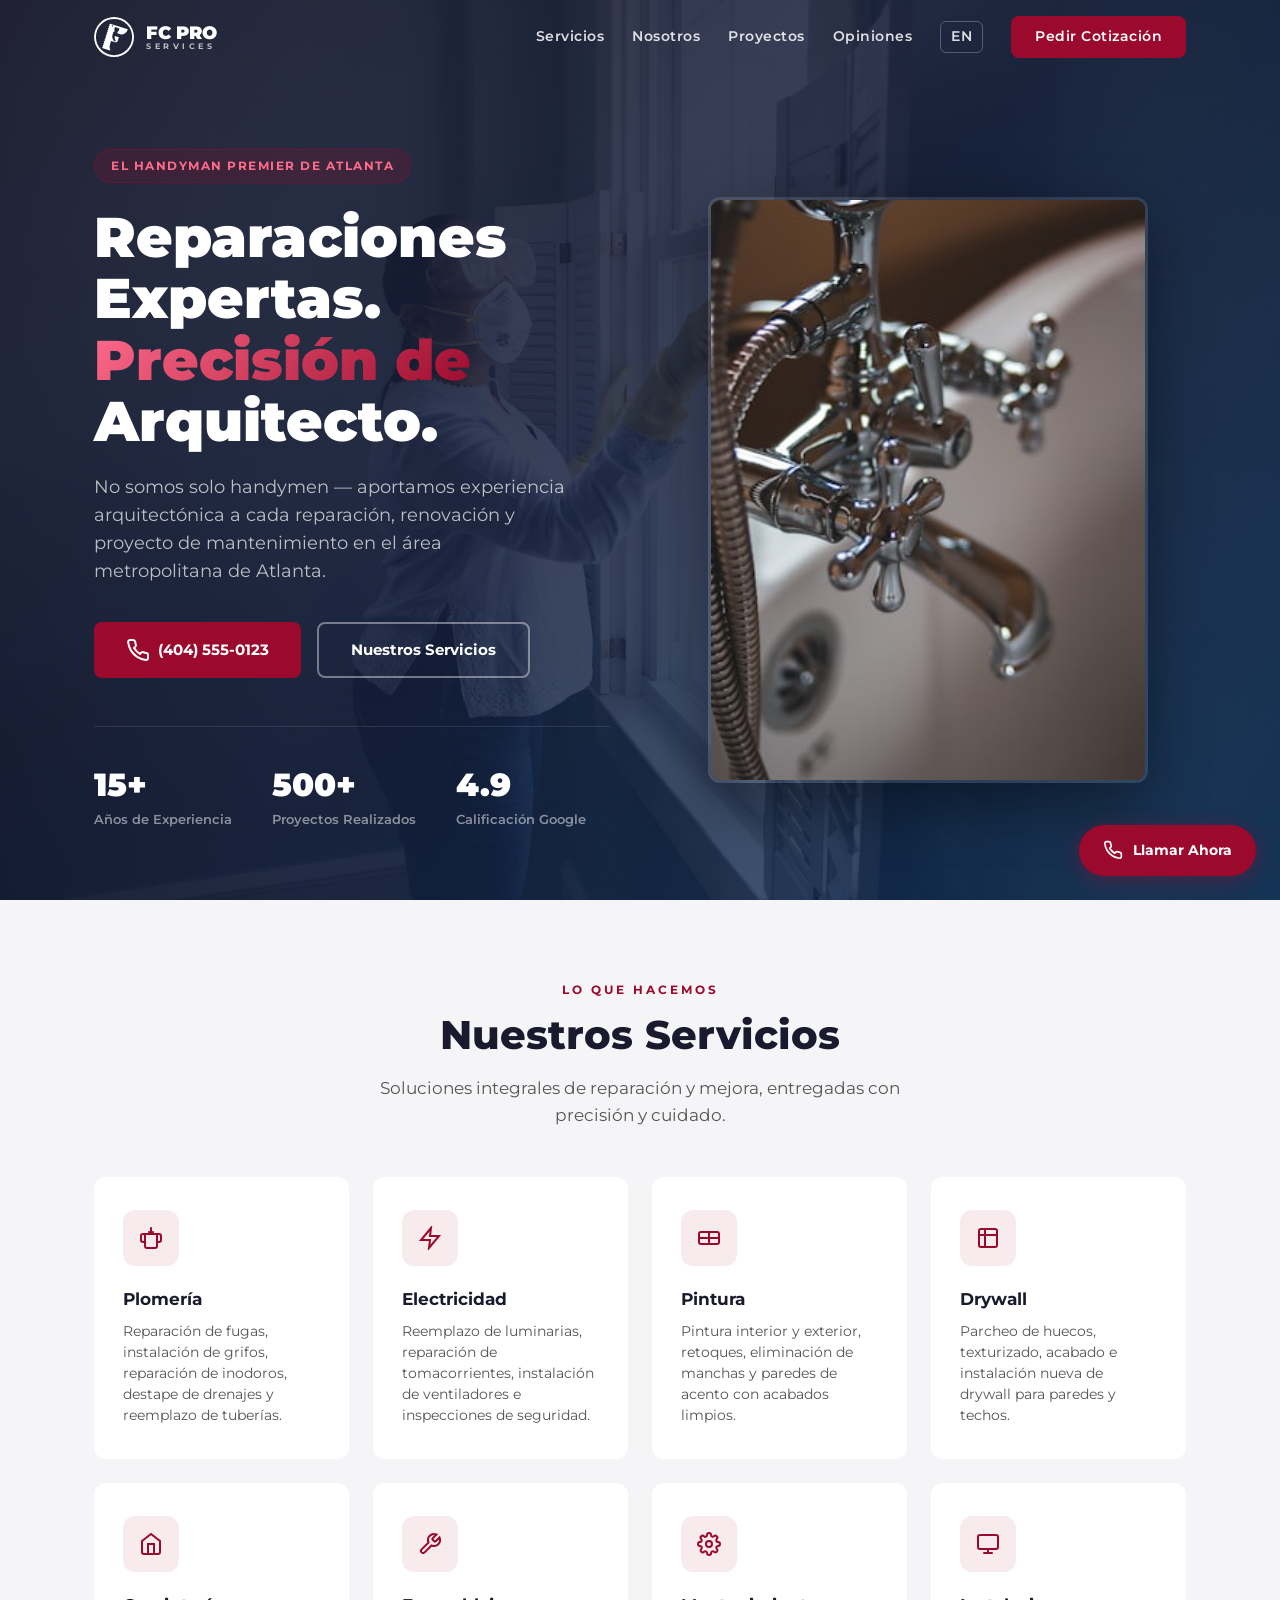
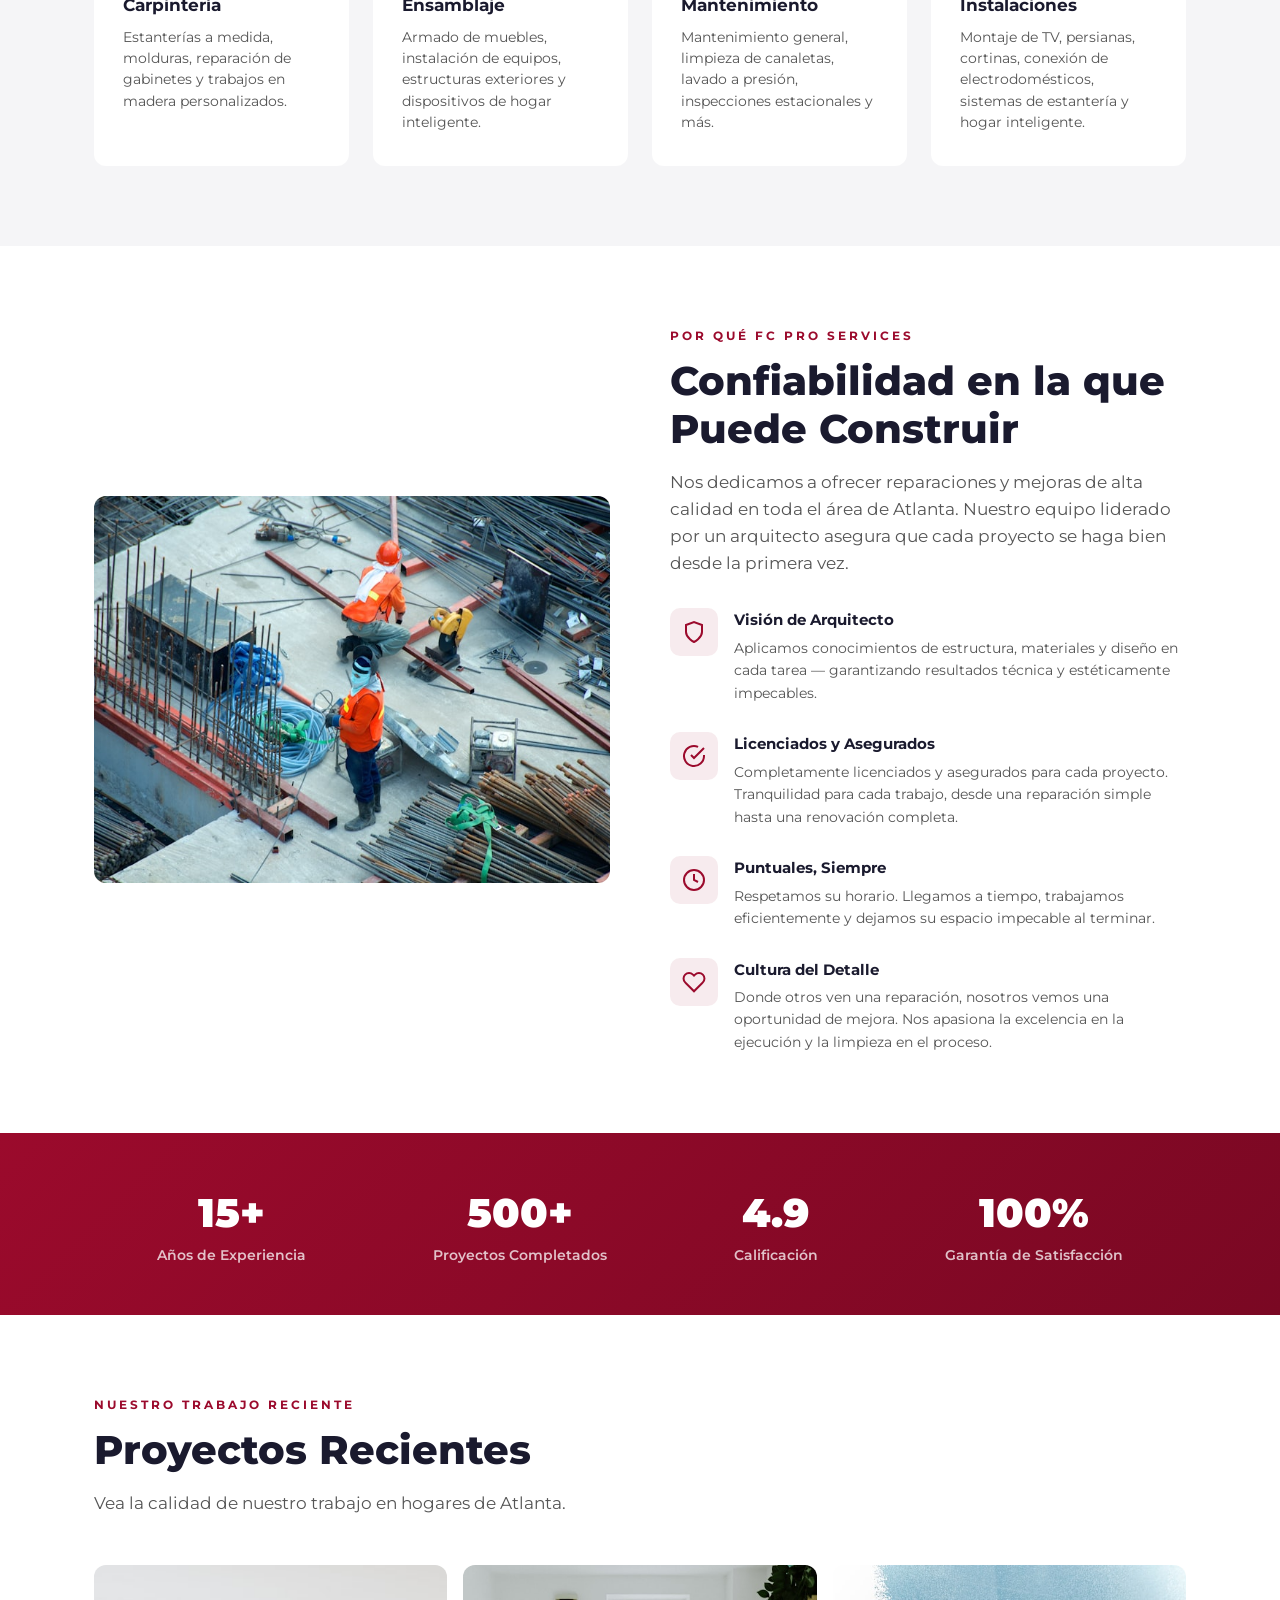
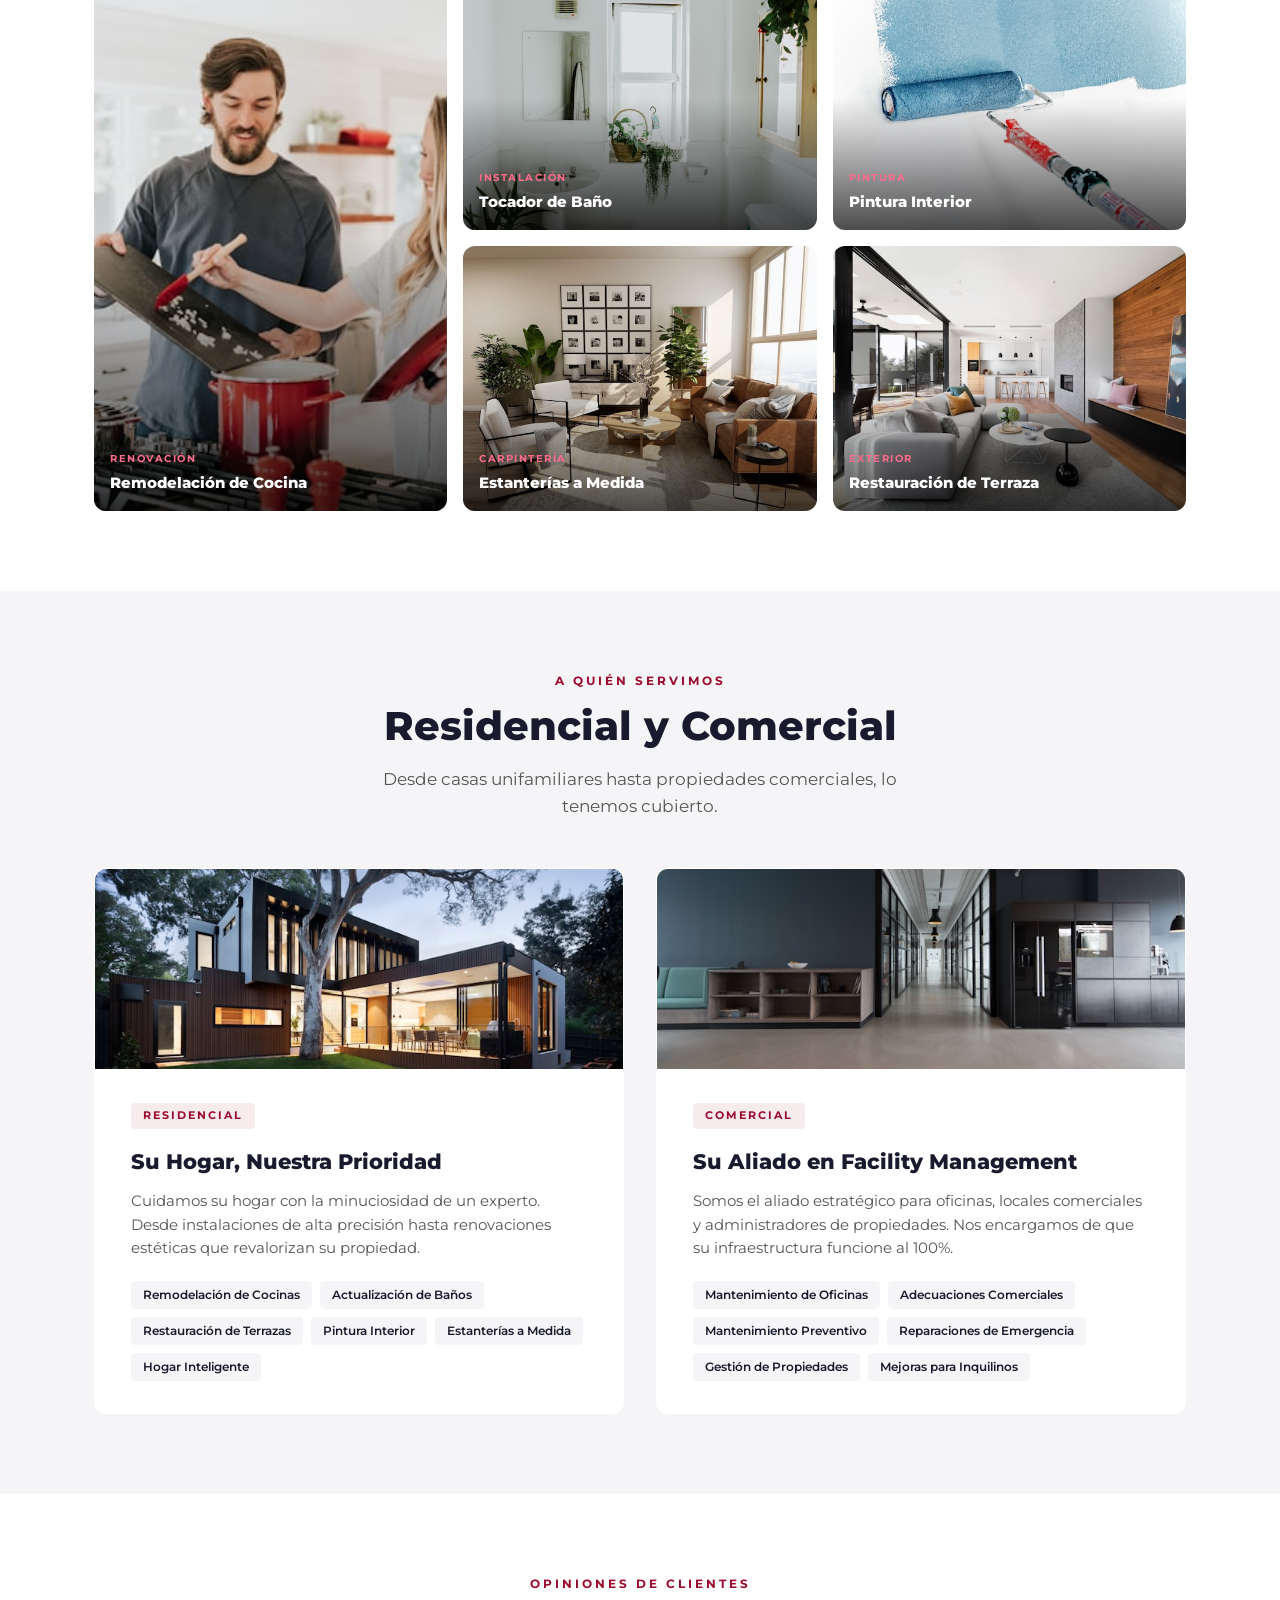
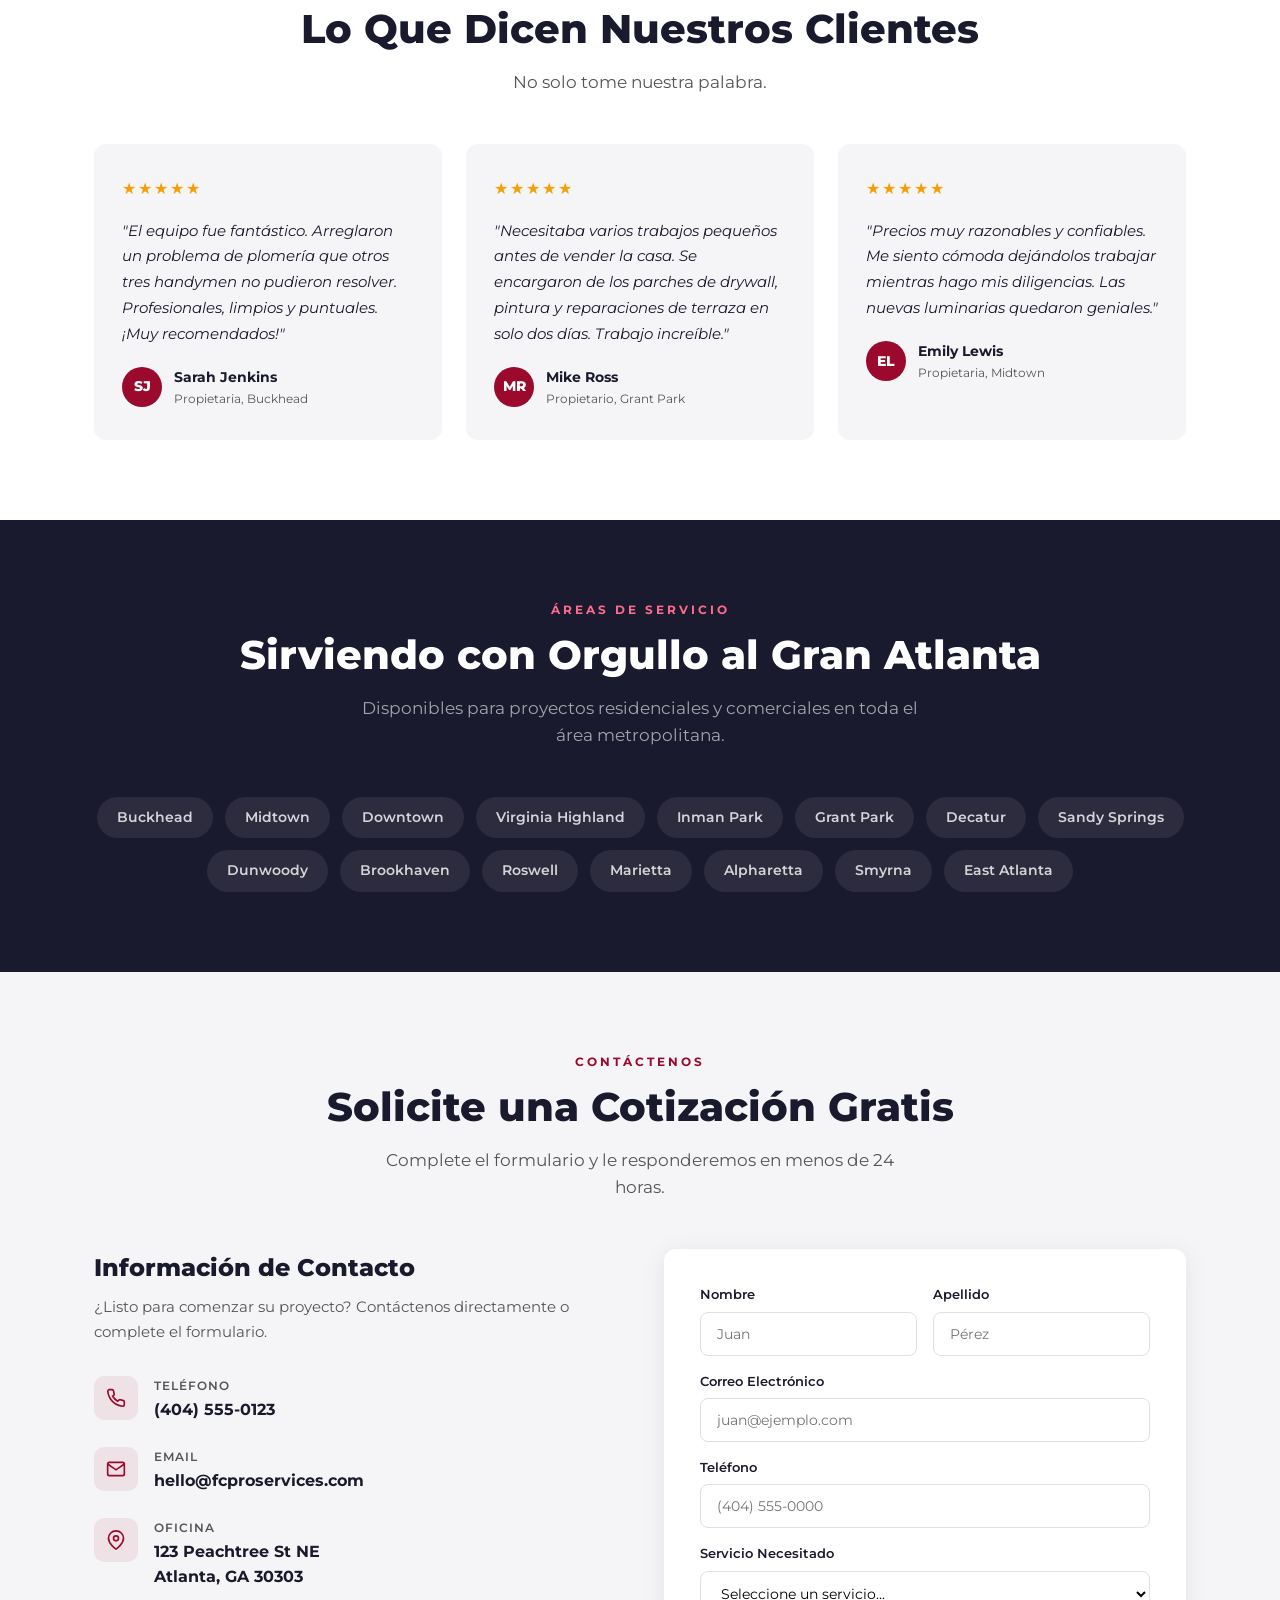
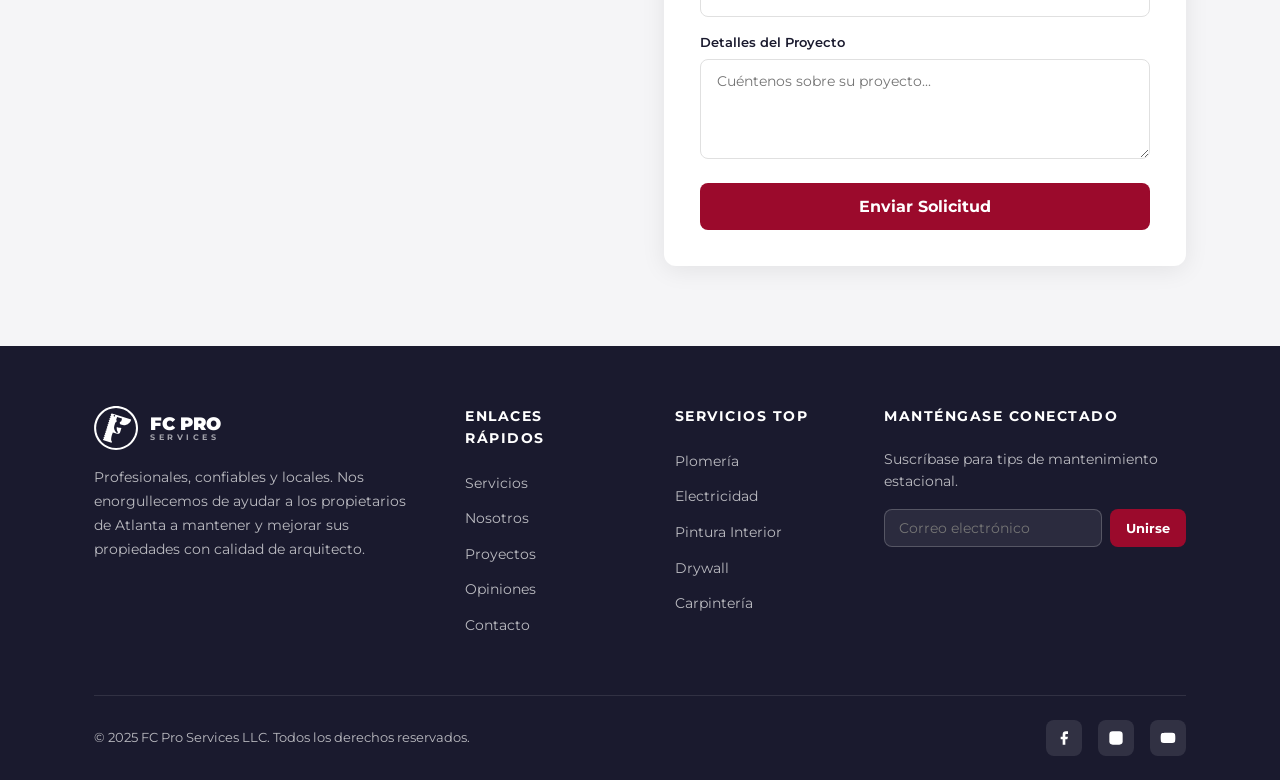
==== es/index.html @ 4e0b6dd6 "Initial commit: FC Pro Services website (EN + ES) Single-page responsive website for handyman/facili" ====
<!DOCTYPE html>
<html lang="es">
<head>
  <meta charset="UTF-8">
  <meta name="viewport" content="width=device-width, initial-scale=1.0">
  <title>FC Pro Services LLC | Servicios Profesionales de Mantenimiento en Atlanta</title>
  <meta name="description" content="FC Pro Services LLC - Handyman profesional, mantenimiento y facility services en Atlanta. Precisión de arquitecto para propiedades residenciales y comerciales.">
  <link rel="preconnect" href="https://fonts.googleapis.com">
  <link rel="preconnect" href="https://fonts.gstatic.com" crossorigin>
  <link href="https://fonts.googleapis.com/css2?family=Montserrat:wght@400;600;700;800;900&display=swap" rel="stylesheet">
  <link rel="stylesheet" href="../assets/css/styles.css">
</head>
<body>

<!-- NAV -->
<nav class="nav" id="nav">
  <div class="container">
    <a href="#" class="nav-logo">
      <svg viewBox="100 100 370 370">
        <path class="logo-mark" d="M285.4,117.8c44.8,0,86.8,17.4,118.5,49.1,31.7,31.6,49.1,73.7,49.1,118.5s-17.4,86.8-49.1,118.5c-31.7,31.7-73.7,49.1-118.5,49.1s-86.8-17.4-118.5-49.1-49.1-73.7-49.1-118.5,17.4-86.8,49.1-118.5c31.6-31.7,73.7-49.1,118.5-49.1M285.4,100.8c-49.3,0-95.7,19.2-130.5,54.1-34.9,34.9-54.1,81.2-54.1,130.5s19.2,95.7,54.1,130.5c34.9,34.9,81.2,54.1,130.5,54.1s95.7-19.2,130.5-54.1c34.9-34.9,54.1-81.2,54.1-130.5s-19.2-95.7-54.1-130.5c-34.9-34.9-81.2-54.1-130.5-54.1h0Z" stroke-width="0"/>
        <path class="logo-mark" d="M278.6,171.4h0l-27.8-8.7h-.3c-2.8,1.7-5.6,3.4-8.1,5.4-.8.6-1.3,2.3-1,3.2.9,3,2.2,5.8,3.5,9-2.7,1.8-5.3,3.6-8,5.1-1.6,1-2,1.9-1.2,3.6,1.3,2.8,2.4,5.7,3.6,8.7-3.4,2.3-6.7,4.5-9.9,6.7,1.5,3.9,2.9,7.4,4.4,10.9-.6.4-1.3.8-1.9,1.3-1.8,1.1-3.7,2.3-5.4,3.6-.9.6-1.7,1.2-2.6,1.8.4.9.7,1.8,1.1,2.7.9,2.7,2.1,5.4,3.3,8.3-1.9,1.2-3.7,2.5-5.5,3.7-.8.5-1.6,1-2.4,1.5-.5.3-.8.5-1.1.8-.3.2-.6.4-.9.6.1.3.2.6.4.9,0,.4.2.8.4,1.3,1,2.1,1.8,4.2,2.7,6.4,0,.2.1.3.2.5.3.8-.2,2.5-.9,3-.2.1-.3.2-.5.4-1.6,1.1-3.2,2.2-4.8,3.2-1,.6-1.9,1.2-2.9,1.8h0c1.4,3.5,2.7,6.7,4,10,0,.6,0,1.1-.5,1.6-1,.6-1.9,1.3-2.9,1.9-2.1,1.3-4.1,2.7-6.1,4.1h0c.3.7.5,1.3.8,2,.4,1.2.9,2.4,1.4,3.5.5,1.3,1.1,2.7,1.6,4.1,0,.9-.2,1.6-.8,2.3-1.1.7-2.2,1.5-3.3,2.2-1.8,1-3.4,2.2-5.2,3.4h0c.6,1.5,1.2,2.8,1.7,4.2.5,1.2.9,2.3,1.4,3.5.2.5.3.9.5,1.4.3.8-.2,2.5-.9,3-.4.3-.8.6-1.2.9-1.3.9-2.5,1.7-3.8,2.5-1.1.7-2.1,1.4-3.2,2.1.5,1.3,1,2.5,1.5,3.7.4.9.7,1.9,1.1,2.7.3.7.6,1.5.9,2.2.3.6.4,1.1.5,1.6,0,.8-.5,1.5-1.2,2-.1,0-.3.2-.4.3-1.6.9-3.2,1.9-4.7,3-1,.7-2,1.3-3.1,2h0c1,2.4,1.6,4.7,2.7,6.7.1.3.2.6.4.8.2.4.4.8.5,1.2.4,1.6,0,2.8-1.4,3.9-.2.2-.5.3-.8.5-.8.4-1.6.9-2.3,1.4-1.6.9-3,2.1-4.7,3.1.3.7.6,1.4.8,2.2.3.9.7,1.8,1,2.7.8,2.1,1.6,4.1,2.4,6.2-3.5,2.3-6.6,4.4-9.8,6.6,1.1,2.8,1.9,5.5,3.2,8s.5,3.7-1.7,5c-2.4,1.4-4.7,3-7.1,4.6,1,2.6,6.1,8.4,6.2,8.6h0l60.1,18.7c4.6,1.4,8.8,1,10.9-5.7-18.9-19.4,7.2-79.1,7.2-79.1l34.9,10.9c11,3.4,22.8-2.7,26.2-13.7l10.6-33.9-12.6-3.9c-2.2.3-4.5.5-6.6,0-6.2-1.6-12.3-3.7-19.1-5.9-.5,4.4-1.2,8.5-1.2,12.6-.2,10.2,2.9,19.5,8.3,28.1.6.9.8,2.4.5,3.5-.7,2.8-1.7,5.6-2.6,8.6-5.4-2.7-9.9-6.1-13.7-10.3-13.6-15-17.9-32.4-12.4-51.9,2.4-8.4,5.2-16.6,7.7-24.9.4-1.3.9-2.1,2.5-2.5,9.7-2.4,13-13.1,6.6-20.7-.6-.7-1-2-.8-2.9,2.1-7.2,4.4-14.3,6.7-21.4.1-.4.4-.8.6-1.3,13.7,4.3,27.3,8.6,41.2,12.9-.2,1-.4,1.9-.7,2.7-2,6.4-4,12.8-6,19.2-.5,1.6-1.2,2.5-3,3-7.4,1.9-11.2,9.4-8.7,16.5.8,2.3,2.2,4,4.5,5.1,1.4.7,2.7,1.5,3.9,2.6.5.4.9.9,1.3,1.4l6.2,1.9c33.1,10.3,68.2-8.2,78.5-41.2l1.1-3.6-134-41.8v-.4ZM269.3,188.2c-3.4-1.1-5.3-4.7-4.2-8.1,1.1-3.4,4.7-5.3,8.1-4.2s5.3,4.7,4.2,8.1c-1.1,3.4-4.7,5.3-8.1,4.2Z"/>
      </svg>
      <div class="nav-logo-text">
        <span class="nav-logo-title">FC PRO</span>
        <span class="nav-logo-sub">SERVICES</span>
      </div>
    </a>
    <div class="nav-links" id="navLinks">
      <a href="#services">Servicios</a>
      <a href="#about">Nosotros</a>
      <a href="#projects">Proyectos</a>
      <a href="#testimonials">Opiniones</a>
      <a href="../" class="nav-lang">EN</a>
      <a href="#contact" class="nav-cta">Pedir Cotizaci&oacute;n</a>
    </div>
    <button class="nav-toggle" id="navToggle" aria-label="Abrir menu">
      <span></span><span></span><span></span>
    </button>
  </div>
</nav>

<!-- HERO -->
<section class="hero" id="home">
  <div class="hero-bg" style="background-image:url('../assets/img/hero-bg.jpg')"></div>
  <div class="container">
    <div class="hero-content">
      <div class="hero-badge">El Handyman Premier de Atlanta</div>
      <h1>Reparaciones Expertas.<br><span>Precisi&oacute;n de</span><br>Arquitecto.</h1>
      <p class="hero-text">No somos solo handymen &mdash; aportamos experiencia arquitect&oacute;nica a cada reparaci&oacute;n, renovaci&oacute;n y proyecto de mantenimiento en el &aacute;rea metropolitana de Atlanta.</p>
      <div class="hero-buttons">
        <a href="tel:+14045550123" class="btn btn-primary">
          <svg class="icon-svg" viewBox="0 0 24 24" fill="none" stroke="currentColor" stroke-width="2"><path d="M22 16.92v3a2 2 0 01-2.18 2 19.79 19.79 0 01-8.63-3.07 19.5 19.5 0 01-6-6 19.79 19.79 0 01-3.07-8.67A2 2 0 014.11 2h3a2 2 0 012 1.72c.127.96.361 1.903.7 2.81a2 2 0 01-.45 2.11L8.09 9.91a16 16 0 006 6l1.27-1.27a2 2 0 012.11-.45c.907.339 1.85.573 2.81.7A2 2 0 0122 16.92z"/></svg>
          (404) 555-0123
        </a>
        <a href="#services" class="btn btn-outline">Nuestros Servicios</a>
      </div>
      <div class="hero-stats">
        <div><div class="hero-stat-number">15+</div><div class="hero-stat-label">A&ntilde;os de Experiencia</div></div>
        <div><div class="hero-stat-number">500+</div><div class="hero-stat-label">Proyectos Realizados</div></div>
        <div><div class="hero-stat-number">4.9</div><div class="hero-stat-label">Calificaci&oacute;n Google</div></div>
      </div>
    </div>
    <div class="hero-visual">
      <img class="hero-photo" src="../assets/img/hero-handyman.jpg" alt="Handyman profesional trabajando" loading="eager">
    </div>
  </div>
</section>

<!-- SERVICIOS -->
<section class="section services" id="services">
  <div class="container">
    <div class="section-header center">
      <div class="section-label">Lo Que Hacemos</div>
      <h2 class="section-title">Nuestros Servicios</h2>
      <p class="section-subtitle">Soluciones integrales de reparaci&oacute;n y mejora, entregadas con precisi&oacute;n y cuidado.</p>
    </div>
    <div class="services-grid">
      <div class="service-card">
        <div class="service-icon"><svg class="icon-svg" viewBox="0 0 24 24" fill="none" stroke="#9b0a2c" stroke-width="2" stroke-linecap="round"><path d="M12 2v6m0 0l-2-2m2 2l2-2M6 8H4a2 2 0 00-2 2v4a2 2 0 002 2h2M18 8h2a2 2 0 012 2v4a2 2 0 01-2 2h-2M6 8h12v12a2 2 0 01-2 2H8a2 2 0 01-2-2V8z"/></svg></div>
        <h3>Plomer&iacute;a</h3>
        <p>Reparaci&oacute;n de fugas, instalaci&oacute;n de grifos, reparaci&oacute;n de inodoros, destape de drenajes y reemplazo de tuber&iacute;as.</p>
      </div>
      <div class="service-card">
        <div class="service-icon"><svg class="icon-svg" viewBox="0 0 24 24" fill="none" stroke="#9b0a2c" stroke-width="2" stroke-linecap="round"><path d="M13 2L3 14h9l-1 8 10-12h-9l1-8z"/></svg></div>
        <h3>Electricidad</h3>
        <p>Reemplazo de luminarias, reparaci&oacute;n de tomacorrientes, instalaci&oacute;n de ventiladores e inspecciones de seguridad.</p>
      </div>
      <div class="service-card">
        <div class="service-icon"><svg class="icon-svg" viewBox="0 0 24 24" fill="none" stroke="#9b0a2c" stroke-width="2" stroke-linecap="round"><rect x="2" y="6" width="20" height="12" rx="2"/><path d="M12 6v12M2 12h20"/></svg></div>
        <h3>Pintura</h3>
        <p>Pintura interior y exterior, retoques, eliminaci&oacute;n de manchas y paredes de acento con acabados limpios.</p>
      </div>
      <div class="service-card">
        <div class="service-icon"><svg class="icon-svg" viewBox="0 0 24 24" fill="none" stroke="#9b0a2c" stroke-width="2" stroke-linecap="round"><rect x="3" y="3" width="18" height="18" rx="2"/><path d="M3 9h18M9 3v18"/></svg></div>
        <h3>Drywall</h3>
        <p>Parcheo de huecos, texturizado, acabado e instalaci&oacute;n nueva de drywall para paredes y techos.</p>
      </div>
      <div class="service-card">
        <div class="service-icon"><svg class="icon-svg" viewBox="0 0 24 24" fill="none" stroke="#9b0a2c" stroke-width="2" stroke-linecap="round"><path d="M3 9l9-7 9 7v11a2 2 0 01-2 2H5a2 2 0 01-2-2z"/><polyline points="9 22 9 12 15 12 15 22"/></svg></div>
        <h3>Carpinter&iacute;a</h3>
        <p>Estanter&iacute;as a medida, molduras, reparaci&oacute;n de gabinetes y trabajos en madera personalizados.</p>
      </div>
      <div class="service-card">
        <div class="service-icon"><svg class="icon-svg" viewBox="0 0 24 24" fill="none" stroke="#9b0a2c" stroke-width="2" stroke-linecap="round"><path d="M14.7 6.3a1 1 0 000 1.4l1.6 1.6a1 1 0 001.4 0l3.77-3.77a6 6 0 01-7.94 7.94l-6.91 6.91a2.12 2.12 0 01-3-3l6.91-6.91a6 6 0 017.94-7.94l-3.76 3.76z"/></svg></div>
        <h3>Ensamblaje</h3>
        <p>Armado de muebles, instalaci&oacute;n de equipos, estructuras exteriores y dispositivos de hogar inteligente.</p>
      </div>
      <div class="service-card">
        <div class="service-icon"><svg class="icon-svg" viewBox="0 0 24 24" fill="none" stroke="#9b0a2c" stroke-width="2" stroke-linecap="round"><circle cx="12" cy="12" r="3"/><path d="M19.4 15a1.65 1.65 0 00.33 1.82l.06.06a2 2 0 010 2.83 2 2 0 01-2.83 0l-.06-.06a1.65 1.65 0 00-1.82-.33 1.65 1.65 0 00-1 1.51V21a2 2 0 01-4 0v-.09A1.65 1.65 0 009 19.4a1.65 1.65 0 00-1.82.33l-.06.06a2 2 0 01-2.83 0 2 2 0 010-2.83l.06-.06A1.65 1.65 0 004.68 15a1.65 1.65 0 00-1.51-1H3a2 2 0 010-4h.09A1.65 1.65 0 004.6 9a1.65 1.65 0 00-.33-1.82l-.06-.06a2 2 0 012.83-2.83l.06.06A1.65 1.65 0 009 4.68a1.65 1.65 0 001-1.51V3a2 2 0 014 0v.09a1.65 1.65 0 001 1.51 1.65 1.65 0 001.82-.33l.06-.06a2 2 0 012.83 2.83l-.06.06A1.65 1.65 0 0019.4 9a1.65 1.65 0 001.51 1H21a2 2 0 010 4h-.09a1.65 1.65 0 00-1.51 1z"/></svg></div>
        <h3>Mantenimiento</h3>
        <p>Mantenimiento general, limpieza de canaletas, lavado a presi&oacute;n, inspecciones estacionales y m&aacute;s.</p>
      </div>
      <div class="service-card">
        <div class="service-icon"><svg class="icon-svg" viewBox="0 0 24 24" fill="none" stroke="#9b0a2c" stroke-width="2" stroke-linecap="round"><rect x="2" y="3" width="20" height="14" rx="2"/><line x1="8" y1="21" x2="16" y2="21"/><line x1="12" y1="17" x2="12" y2="21"/></svg></div>
        <h3>Instalaciones</h3>
        <p>Montaje de TV, persianas, cortinas, conexi&oacute;n de electrodom&eacute;sticos, sistemas de estanter&iacute;a y hogar inteligente.</p>
      </div>
    </div>
  </div>
</section>

<!-- POR QUE NOSOTROS -->
<section class="section" id="about">
  <div class="container">
    <div class="why-grid">
      <div class="why-image">
        <img src="../assets/img/about.jpg" alt="Trabajo profesional de construcci&oacute;n y renovaci&oacute;n" loading="lazy">
      </div>
      <div>
        <div class="section-label">Por Qu&eacute; FC Pro Services</div>
        <h2 class="section-title">Confiabilidad en la que Puede Construir</h2>
        <p class="section-subtitle" style="margin-bottom:32px">Nos dedicamos a ofrecer reparaciones y mejoras de alta calidad en toda el &aacute;rea de Atlanta. Nuestro equipo liderado por un arquitecto asegura que cada proyecto se haga bien desde la primera vez.</p>
        <div class="why-features">
          <div class="why-feature">
            <div class="why-feature-icon"><svg width="24" height="24" viewBox="0 0 24 24" fill="none" stroke="#9b0a2c" stroke-width="2"><path d="M12 22s8-4 8-10V5l-8-3-8 3v7c0 6 8 10 8 10z"/></svg></div>
            <div><h4>Visi&oacute;n de Arquitecto</h4><p>Aplicamos conocimientos de estructura, materiales y dise&ntilde;o en cada tarea &mdash; garantizando resultados t&eacute;cnica y est&eacute;ticamente impecables.</p></div>
          </div>
          <div class="why-feature">
            <div class="why-feature-icon"><svg width="24" height="24" viewBox="0 0 24 24" fill="none" stroke="#9b0a2c" stroke-width="2"><path d="M22 11.08V12a10 10 0 11-5.93-9.14"/><polyline points="22 4 12 14.01 9 11.01"/></svg></div>
            <div><h4>Licenciados y Asegurados</h4><p>Completamente licenciados y asegurados para cada proyecto. Tranquilidad para cada trabajo, desde una reparaci&oacute;n simple hasta una renovaci&oacute;n completa.</p></div>
          </div>
          <div class="why-feature">
            <div class="why-feature-icon"><svg width="24" height="24" viewBox="0 0 24 24" fill="none" stroke="#9b0a2c" stroke-width="2"><circle cx="12" cy="12" r="10"/><polyline points="12 6 12 12 16 14"/></svg></div>
            <div><h4>Puntuales, Siempre</h4><p>Respetamos su horario. Llegamos a tiempo, trabajamos eficientemente y dejamos su espacio impecable al terminar.</p></div>
          </div>
          <div class="why-feature">
            <div class="why-feature-icon"><svg width="24" height="24" viewBox="0 0 24 24" fill="none" stroke="#9b0a2c" stroke-width="2"><path d="M20.84 4.61a5.5 5.5 0 00-7.78 0L12 5.67l-1.06-1.06a5.5 5.5 0 00-7.78 7.78l1.06 1.06L12 21.23l7.78-7.78 1.06-1.06a5.5 5.5 0 000-7.78z"/></svg></div>
            <div><h4>Cultura del Detalle</h4><p>Donde otros ven una reparaci&oacute;n, nosotros vemos una oportunidad de mejora. Nos apasiona la excelencia en la ejecuci&oacute;n y la limpieza en el proceso.</p></div>
          </div>
        </div>
      </div>
    </div>
  </div>
</section>

<!-- STATS -->
<section class="stats-bar">
  <div class="container">
    <div class="stat-item"><div class="stat-number">15+</div><div class="stat-label">A&ntilde;os de Experiencia</div></div>
    <div class="stat-item"><div class="stat-number">500+</div><div class="stat-label">Proyectos Completados</div></div>
    <div class="stat-item"><div class="stat-number">4.9</div><div class="stat-label">Calificaci&oacute;n</div></div>
    <div class="stat-item"><div class="stat-number">100%</div><div class="stat-label">Garant&iacute;a de Satisfacci&oacute;n</div></div>
  </div>
</section>

<!-- PROYECTOS -->
<section class="section" id="projects">
  <div class="container">
    <div class="section-header">
      <div class="section-label">Nuestro Trabajo Reciente</div>
      <h2 class="section-title">Proyectos Recientes</h2>
      <p class="section-subtitle">Vea la calidad de nuestro trabajo en hogares de Atlanta.</p>
    </div>
    <div class="projects-grid">
      <div class="project-card tall">
        <img src="../assets/img/project-kitchen.jpg" alt="Renovaci&oacute;n moderna de cocina" loading="lazy">
        <div class="project-label"><span>Renovaci&oacute;n</span><strong>Remodelaci&oacute;n de Cocina</strong></div>
      </div>
      <div class="project-card">
        <img src="../assets/img/project-bathroom.jpg" alt="Instalaci&oacute;n de tocador en ba&ntilde;o" loading="lazy">
        <div class="project-label"><span>Instalaci&oacute;n</span><strong>Tocador de Ba&ntilde;o</strong></div>
      </div>
      <div class="project-card">
        <img src="../assets/img/project-painting.jpg" alt="Proyecto de pintura interior" loading="lazy">
        <div class="project-label"><span>Pintura</span><strong>Pintura Interior</strong></div>
      </div>
      <div class="project-card">
        <img src="../assets/img/project-shelving.jpg" alt="Estanter&iacute;as a medida" loading="lazy">
        <div class="project-label"><span>Carpinter&iacute;a</span><strong>Estanter&iacute;as a Medida</strong></div>
      </div>
      <div class="project-card">
        <img src="../assets/img/project-deck.jpg" alt="Restauraci&oacute;n de terraza" loading="lazy">
        <div class="project-label"><span>Exterior</span><strong>Restauraci&oacute;n de Terraza</strong></div>
      </div>
    </div>
  </div>
</section>

<!-- SECTORES -->
<section class="section sectors" id="sectors">
  <div class="container">
    <div class="section-header center">
      <div class="section-label">A Qui&eacute;n Servimos</div>
      <h2 class="section-title">Residencial y Comercial</h2>
      <p class="section-subtitle">Desde casas unifamiliares hasta propiedades comerciales, lo tenemos cubierto.</p>
    </div>
    <div class="sectors-grid">
      <div class="sector-card">
        <img class="sector-card-img" src="../assets/img/sector-residential.jpg" alt="Casa residencial moderna" loading="lazy">
        <div class="sector-card-body">
          <div class="sector-tag">Residencial</div>
          <h3>Su Hogar, Nuestra Prioridad</h3>
          <p>Cuidamos su hogar con la minuciosidad de un experto. Desde instalaciones de alta precisi&oacute;n hasta renovaciones est&eacute;ticas que revalorizan su propiedad.</p>
          <ul class="sector-list">
            <li>Remodelaci&oacute;n de Cocinas</li><li>Actualizaci&oacute;n de Ba&ntilde;os</li><li>Restauraci&oacute;n de Terrazas</li>
            <li>Pintura Interior</li><li>Estanter&iacute;as a Medida</li><li>Hogar Inteligente</li>
          </ul>
        </div>
      </div>
      <div class="sector-card">
        <img class="sector-card-img" src="../assets/img/sector-commercial.jpg" alt="Espacio de oficina comercial moderno" loading="lazy">
        <div class="sector-card-body">
          <div class="sector-tag">Comercial</div>
          <h3>Su Aliado en Facility Management</h3>
          <p>Somos el aliado estrat&eacute;gico para oficinas, locales comerciales y administradores de propiedades. Nos encargamos de que su infraestructura funcione al 100%.</p>
          <ul class="sector-list">
            <li>Mantenimiento de Oficinas</li><li>Adecuaciones Comerciales</li><li>Mantenimiento Preventivo</li>
            <li>Reparaciones de Emergencia</li><li>Gesti&oacute;n de Propiedades</li><li>Mejoras para Inquilinos</li>
          </ul>
        </div>
      </div>
    </div>
  </div>
</section>

<!-- TESTIMONIOS -->
<section class="section" id="testimonials">
  <div class="container">
    <div class="section-header center">
      <div class="section-label">Opiniones de Clientes</div>
      <h2 class="section-title">Lo Que Dicen Nuestros Clientes</h2>
      <p class="section-subtitle">No solo tome nuestra palabra.</p>
    </div>
    <div class="testimonials-grid">
      <div class="testimonial-card">
        <div class="testimonial-stars">&#9733;&#9733;&#9733;&#9733;&#9733;</div>
        <p class="testimonial-text">"El equipo fue fant&aacute;stico. Arreglaron un problema de plomer&iacute;a que otros tres handymen no pudieron resolver. Profesionales, limpios y puntuales. &iexcl;Muy recomendados!"</p>
        <div class="testimonial-author"><div class="testimonial-avatar">SJ</div><div><div class="testimonial-name">Sarah Jenkins</div><div class="testimonial-location">Propietaria, Buckhead</div></div></div>
      </div>
      <div class="testimonial-card">
        <div class="testimonial-stars">&#9733;&#9733;&#9733;&#9733;&#9733;</div>
        <p class="testimonial-text">"Necesitaba varios trabajos peque&ntilde;os antes de vender la casa. Se encargaron de los parches de drywall, pintura y reparaciones de terraza en solo dos d&iacute;as. Trabajo incre&iacute;ble."</p>
        <div class="testimonial-author"><div class="testimonial-avatar">MR</div><div><div class="testimonial-name">Mike Ross</div><div class="testimonial-location">Propietario, Grant Park</div></div></div>
      </div>
      <div class="testimonial-card">
        <div class="testimonial-stars">&#9733;&#9733;&#9733;&#9733;&#9733;</div>
        <p class="testimonial-text">"Precios muy razonables y confiables. Me siento c&oacute;moda dej&aacute;ndolos trabajar mientras hago mis diligencias. Las nuevas luminarias quedaron geniales."</p>
        <div class="testimonial-author"><div class="testimonial-avatar">EL</div><div><div class="testimonial-name">Emily Lewis</div><div class="testimonial-location">Propietaria, Midtown</div></div></div>
      </div>
    </div>
  </div>
</section>

<!-- AREAS DE SERVICIO -->
<section class="section areas-section">
  <div class="container">
    <div class="section-header center">
      <div class="section-label" style="color:#ff6b8a">&Aacute;reas de Servicio</div>
      <h2 class="section-title" style="color:#fff">Sirviendo con Orgullo al Gran Atlanta</h2>
      <p class="section-subtitle" style="color:rgba(255,255,255,.6)">Disponibles para proyectos residenciales y comerciales en toda el &aacute;rea metropolitana.</p>
    </div>
    <ul class="areas-list">
      <li>Buckhead</li><li>Midtown</li><li>Downtown</li><li>Virginia Highland</li><li>Inman Park</li>
      <li>Grant Park</li><li>Decatur</li><li>Sandy Springs</li><li>Dunwoody</li><li>Brookhaven</li>
      <li>Roswell</li><li>Marietta</li><li>Alpharetta</li><li>Smyrna</li><li>East Atlanta</li>
    </ul>
  </div>
</section>

<!-- CONTACTO -->
<section class="section contact" id="contact">
  <div class="container">
    <div class="section-header center">
      <div class="section-label">Cont&aacute;ctenos</div>
      <h2 class="section-title">Solicite una Cotizaci&oacute;n Gratis</h2>
      <p class="section-subtitle">Complete el formulario y le responderemos en menos de 24 horas.</p>
    </div>
    <div class="contact-grid">
      <div class="contact-info">
        <h3>Informaci&oacute;n de Contacto</h3>
        <p>&iquest;Listo para comenzar su proyecto? Cont&aacute;ctenos directamente o complete el formulario.</p>
        <div class="contact-detail">
          <div class="contact-detail-icon"><svg width="20" height="20" viewBox="0 0 24 24" fill="none" stroke="#9b0a2c" stroke-width="2"><path d="M22 16.92v3a2 2 0 01-2.18 2 19.79 19.79 0 01-8.63-3.07 19.5 19.5 0 01-6-6 19.79 19.79 0 01-3.07-8.67A2 2 0 014.11 2h3a2 2 0 012 1.72c.127.96.361 1.903.7 2.81a2 2 0 01-.45 2.11L8.09 9.91a16 16 0 006 6l1.27-1.27a2 2 0 012.11-.45c.907.339 1.85.573 2.81.7A2 2 0 0122 16.92z"/></svg></div>
          <div><div class="contact-detail-label">Tel&eacute;fono</div><div class="contact-detail-value"><a href="tel:+14045550123">(404) 555-0123</a></div></div>
        </div>
        <div class="contact-detail">
          <div class="contact-detail-icon"><svg width="20" height="20" viewBox="0 0 24 24" fill="none" stroke="#9b0a2c" stroke-width="2"><path d="M4 4h16c1.1 0 2 .9 2 2v12c0 1.1-.9 2-2 2H4c-1.1 0-2-.9-2-2V6c0-1.1.9-2 2-2z"/><polyline points="22,6 12,13 2,6"/></svg></div>
          <div><div class="contact-detail-label">Email</div><div class="contact-detail-value"><a href="mailto:hello@fcproservices.com">hello@fcproservices.com</a></div></div>
        </div>
        <div class="contact-detail">
          <div class="contact-detail-icon"><svg width="20" height="20" viewBox="0 0 24 24" fill="none" stroke="#9b0a2c" stroke-width="2"><path d="M21 10c0 7-9 13-9 13s-9-6-9-13a9 9 0 0118 0z"/><circle cx="12" cy="10" r="3"/></svg></div>
          <div><div class="contact-detail-label">Oficina</div><div class="contact-detail-value">123 Peachtree St NE<br>Atlanta, GA 30303</div></div>
        </div>
      </div>
      <form class="contact-form" onsubmit="handleSubmit(event)">
        <div class="form-row">
          <div class="form-group"><label for="fname">Nombre</label><input type="text" id="fname" name="fname" placeholder="Juan" required></div>
          <div class="form-group"><label for="lname">Apellido</label><input type="text" id="lname" name="lname" placeholder="P&eacute;rez"></div>
        </div>
        <div class="form-group"><label for="email">Correo Electr&oacute;nico</label><input type="email" id="email" name="email" placeholder="juan@ejemplo.com" required></div>
        <div class="form-group"><label for="phone">Tel&eacute;fono</label><input type="tel" id="phone" name="phone" placeholder="(404) 555-0000"></div>
        <div class="form-group">
          <label for="service">Servicio Necesitado</label>
          <select id="service" name="service">
            <option value="">Seleccione un servicio...</option>
            <option>Plomer&iacute;a</option><option>Electricidad</option><option>Pintura</option><option>Drywall</option>
            <option>Carpinter&iacute;a</option><option>Ensamblaje</option><option>Mantenimiento</option><option>Instalaciones</option>
            <option>Reparaci&oacute;n General</option><option>Otro</option>
          </select>
        </div>
        <div class="form-group"><label for="message">Detalles del Proyecto</label><textarea id="message" name="message" placeholder="Cu&eacute;ntenos sobre su proyecto..."></textarea></div>
        <button type="submit" class="form-submit" data-success="&iexcl;Solicitud Enviada!">Enviar Solicitud</button>
      </form>
    </div>
  </div>
</section>

<!-- FOOTER -->
<footer class="footer">
  <div class="container">
    <div class="footer-grid">
      <div class="footer-brand">
        <div class="footer-logo">
          <svg viewBox="100 100 370 370"><path fill="#fff" d="M285.4,117.8c44.8,0,86.8,17.4,118.5,49.1,31.7,31.6,49.1,73.7,49.1,118.5s-17.4,86.8-49.1,118.5c-31.7,31.7-73.7,49.1-118.5,49.1s-86.8-17.4-118.5-49.1-49.1-73.7-49.1-118.5,17.4-86.8,49.1-118.5c31.6-31.7,73.7-49.1,118.5-49.1M285.4,100.8c-49.3,0-95.7,19.2-130.5,54.1-34.9,34.9-54.1,81.2-54.1,130.5s19.2,95.7,54.1,130.5c34.9,34.9,81.2,54.1,130.5,54.1s95.7-19.2,130.5-54.1c34.9-34.9,54.1-81.2,54.1-130.5s-19.2-95.7-54.1-130.5c-34.9-34.9-81.2-54.1-130.5-54.1h0Z"/><path fill="#fff" d="M278.6,171.4h0l-27.8-8.7h-.3c-2.8,1.7-5.6,3.4-8.1,5.4-.8.6-1.3,2.3-1,3.2.9,3,2.2,5.8,3.5,9-2.7,1.8-5.3,3.6-8,5.1-1.6,1-2,1.9-1.2,3.6,1.3,2.8,2.4,5.7,3.6,8.7-3.4,2.3-6.7,4.5-9.9,6.7,1.5,3.9,2.9,7.4,4.4,10.9-.6.4-1.3.8-1.9,1.3-1.8,1.1-3.7,2.3-5.4,3.6-.9.6-1.7,1.2-2.6,1.8.4.9.7,1.8,1.1,2.7.9,2.7,2.1,5.4,3.3,8.3-1.9,1.2-3.7,2.5-5.5,3.7-.8.5-1.6,1-2.4,1.5-.5.3-.8.5-1.1.8-.3.2-.6.4-.9.6.1.3.2.6.4.9,0,.4.2.8.4,1.3,1,2.1,1.8,4.2,2.7,6.4,0,.2.1.3.2.5.3.8-.2,2.5-.9,3-.2.1-.3.2-.5.4-1.6,1.1-3.2,2.2-4.8,3.2-1,.6-1.9,1.2-2.9,1.8h0c1.4,3.5,2.7,6.7,4,10,0,.6,0,1.1-.5,1.6-1,.6-1.9,1.3-2.9,1.9-2.1,1.3-4.1,2.7-6.1,4.1h0c.3.7.5,1.3.8,2,.4,1.2.9,2.4,1.4,3.5.5,1.3,1.1,2.7,1.6,4.1,0,.9-.2,1.6-.8,2.3-1.1.7-2.2,1.5-3.3,2.2-1.8,1-3.4,2.2-5.2,3.4h0c.6,1.5,1.2,2.8,1.7,4.2.5,1.2.9,2.3,1.4,3.5.2.5.3.9.5,1.4.3.8-.2,2.5-.9,3-.4.3-.8.6-1.2.9-1.3.9-2.5,1.7-3.8,2.5-1.1.7-2.1,1.4-3.2,2.1.5,1.3,1,2.5,1.5,3.7.4.9.7,1.9,1.1,2.7.3.7.6,1.5.9,2.2.3.6.4,1.1.5,1.6,0,.8-.5,1.5-1.2,2-.1,0-.3.2-.4.3-1.6.9-3.2,1.9-4.7,3-1,.7-2,1.3-3.1,2h0c1,2.4,1.6,4.7,2.7,6.7.1.3.2.6.4.8.2.4.4.8.5,1.2.4,1.6,0,2.8-1.4,3.9-.2.2-.5.3-.8.5-.8.4-1.6.9-2.3,1.4-1.6.9-3,2.1-4.7,3.1.3.7.6,1.4.8,2.2.3.9.7,1.8,1,2.7.8,2.1,1.6,4.1,2.4,6.2-3.5,2.3-6.6,4.4-9.8,6.6,1.1,2.8,1.9,5.5,3.2,8s.5,3.7-1.7,5c-2.4,1.4-4.7,3-7.1,4.6,1,2.6,6.1,8.4,6.2,8.6h0l60.1,18.7c4.6,1.4,8.8,1,10.9-5.7-18.9-19.4,7.2-79.1,7.2-79.1l34.9,10.9c11,3.4,22.8-2.7,26.2-13.7l10.6-33.9-12.6-3.9c-2.2.3-4.5.5-6.6,0-6.2-1.6-12.3-3.7-19.1-5.9-.5,4.4-1.2,8.5-1.2,12.6-.2,10.2,2.9,19.5,8.3,28.1.6.9.8,2.4.5,3.5-.7,2.8-1.7,5.6-2.6,8.6-5.4-2.7-9.9-6.1-13.7-10.3-13.6-15-17.9-32.4-12.4-51.9,2.4-8.4,5.2-16.6,7.7-24.9.4-1.3.9-2.1,2.5-2.5,9.7-2.4,13-13.1,6.6-20.7-.6-.7-1-2-.8-2.9,2.1-7.2,4.4-14.3,6.7-21.4.1-.4.4-.8.6-1.3,13.7,4.3,27.3,8.6,41.2,12.9-.2,1-.4,1.9-.7,2.7-2,6.4-4,12.8-6,19.2-.5,1.6-1.2,2.5-3,3-7.4,1.9-11.2,9.4-8.7,16.5.8,2.3,2.2,4,4.5,5.1,1.4.7,2.7,1.5,3.9,2.6.5.4.9.9,1.3,1.4l6.2,1.9c33.1,10.3,68.2-8.2,78.5-41.2l1.1-3.6-134-41.8v-.4ZM269.3,188.2c-3.4-1.1-5.3-4.7-4.2-8.1,1.1-3.4,4.7-5.3,8.1-4.2s5.3,4.7,4.2,8.1c-1.1,3.4-4.7,5.3-8.1,4.2Z"/></svg>
          <div class="footer-logo-text"><span class="footer-logo-title">FC PRO</span><span class="footer-logo-sub">SERVICES</span></div>
        </div>
        <p>Profesionales, confiables y locales. Nos enorgullecemos de ayudar a los propietarios de Atlanta a mantener y mejorar sus propiedades con calidad de arquitecto.</p>
      </div>
      <div>
        <h4>Enlaces R&aacute;pidos</h4>
        <ul>
          <li><a href="#services">Servicios</a></li><li><a href="#about">Nosotros</a></li>
          <li><a href="#projects">Proyectos</a></li><li><a href="#testimonials">Opiniones</a></li><li><a href="#contact">Contacto</a></li>
        </ul>
      </div>
      <div>
        <h4>Servicios Top</h4>
        <ul>
          <li><a href="#services">Plomer&iacute;a</a></li><li><a href="#services">Electricidad</a></li>
          <li><a href="#services">Pintura Interior</a></li><li><a href="#services">Drywall</a></li><li><a href="#services">Carpinter&iacute;a</a></li>
        </ul>
      </div>
      <div>
        <h4>Mant&eacute;ngase Conectado</h4>
        <p style="font-size:.88rem;margin-bottom:16px">Suscr&iacute;base para tips de mantenimiento estacional.</p>
        <div class="footer-newsletter">
          <input type="email" placeholder="Correo electr&oacute;nico">
          <button>Unirse</button>
        </div>
      </div>
    </div>
    <div class="footer-bottom">
      <span>&copy; 2025 FC Pro Services LLC. Todos los derechos reservados.</span>
      <div class="footer-socials">
        <a href="#" aria-label="Facebook"><svg viewBox="0 0 24 24"><path d="M18 2h-3a5 5 0 00-5 5v3H7v4h3v8h4v-8h3l1-4h-4V7a1 1 0 011-1h3z"/></svg></a>
        <a href="#" aria-label="Instagram"><svg viewBox="0 0 24 24"><rect x="2" y="2" width="20" height="20" rx="5" ry="5"/><path d="M16 11.37A4 4 0 1112.63 8 4 4 0 0116 11.37z"/><line x1="17.5" y1="6.5" x2="17.51" y2="6.5"/></svg></a>
        <a href="#" aria-label="YouTube"><svg viewBox="0 0 24 24"><path d="M22.54 6.42a2.78 2.78 0 00-1.94-2C18.88 4 12 4 12 4s-6.88 0-8.6.46a2.78 2.78 0 00-1.94 2A29 29 0 001 11.75a29 29 0 00.46 5.33A2.78 2.78 0 003.4 19.1c1.72.46 8.6.46 8.6.46s6.88 0 8.6-.46a2.78 2.78 0 001.94-2 29 29 0 00.46-5.25 29 29 0 00-.46-5.33z"/><polygon points="9.75 15.02 15.5 11.75 9.75 8.48 9.75 15.02"/></svg></a>
      </div>
    </div>
  </div>
</footer>

<!-- FLOATING CTA -->
<a href="tel:+14045550123" class="float-cta">
  <svg width="20" height="20" viewBox="0 0 24 24" fill="none" stroke="currentColor" stroke-width="2"><path d="M22 16.92v3a2 2 0 01-2.18 2 19.79 19.79 0 01-8.63-3.07 19.5 19.5 0 01-6-6 19.79 19.79 0 01-3.07-8.67A2 2 0 014.11 2h3a2 2 0 012 1.72c.127.96.361 1.903.7 2.81a2 2 0 01-.45 2.11L8.09 9.91a16 16 0 006 6l1.27-1.27a2 2 0 012.11-.45c.907.339 1.85.573 2.81.7A2 2 0 0122 16.92z"/></svg>
  Llamar Ahora
</a>

<script src="../assets/js/main.js"></script>
</body>
</html>
---- assets/css/styles.css ----
/* ========== RESET & BASE ========== */
*, *::before, *::after { margin: 0; padding: 0; box-sizing: border-box; }
html { scroll-behavior: smooth; }
body {
  font-family: 'Montserrat', sans-serif;
  color: #1a1a2e;
  line-height: 1.6;
  background: #fff;
  -webkit-font-smoothing: antialiased;
}
img { max-width: 100%; display: block; }
a { text-decoration: none; color: inherit; }
ul { list-style: none; }

/* ========== VARIABLES ========== */
:root {
  --brand: #9b0a2c;
  --brand-dark: #7a0823;
  --dark: #1a1a2e;
  --gray: #f5f5f7;
  --text-light: #555;
  --radius: 12px;
  --shadow: 0 4px 24px rgba(0,0,0,.08);
  --shadow-lg: 0 8px 40px rgba(0,0,0,.12);
}

/* ========== UTILITY ========== */
.container { max-width: 1140px; margin: 0 auto; padding: 0 24px; }
.section { padding: 80px 0; }
.section-label {
  font-size: .75rem;
  font-weight: 700;
  letter-spacing: 3px;
  text-transform: uppercase;
  color: var(--brand);
  margin-bottom: 12px;
}
.section-title {
  font-size: clamp(1.75rem, 4vw, 2.5rem);
  font-weight: 800;
  line-height: 1.2;
  margin-bottom: 16px;
}
.section-subtitle {
  font-size: 1.05rem;
  color: var(--text-light);
  max-width: 560px;
}
.section-header { margin-bottom: 48px; }
.section-header.center { text-align: center; }
.section-header.center .section-subtitle { margin: 0 auto; }
.btn {
  display: inline-flex;
  align-items: center;
  gap: 8px;
  padding: 14px 32px;
  border-radius: 8px;
  font-weight: 700;
  font-size: .95rem;
  transition: all .3s;
  cursor: pointer;
  border: none;
  font-family: inherit;
}
.btn-primary { background: var(--brand); color: #fff; }
.btn-primary:hover { background: var(--brand-dark); transform: translateY(-2px); box-shadow: var(--shadow); }
.btn-outline { background: transparent; color: #fff; border: 2px solid rgba(255,255,255,.4); }
.btn-outline:hover { border-color: #fff; background: rgba(255,255,255,.1); }

/* ========== NAV ========== */
.nav {
  position: fixed;
  top: 0; left: 0; right: 0;
  z-index: 1000;
  padding: 16px 0;
  transition: all .3s;
  background: transparent;
}
.nav.scrolled {
  background: rgba(255,255,255,.97);
  backdrop-filter: blur(12px);
  box-shadow: 0 2px 20px rgba(0,0,0,.08);
  padding: 10px 0;
}
.nav .container { display: flex; align-items: center; justify-content: space-between; }
.nav-logo { display: flex; align-items: center; gap: 12px; }
.nav-logo svg { height: 40px; width: 40px; }
.nav-logo .logo-mark { fill: #fff; transition: fill .3s; }
.nav.scrolled .nav-logo .logo-mark { fill: var(--brand); }
.nav-logo-text { display: flex; flex-direction: column; line-height: 1.1; }
.nav-logo-title { font-size: 1.1rem; font-weight: 900; color: #fff; transition: color .3s; }
.nav-logo-sub { font-size: .5rem; font-weight: 700; letter-spacing: 3.5px; color: rgba(255,255,255,.7); transition: color .3s; }
.nav.scrolled .nav-logo-title { color: var(--dark); }
.nav.scrolled .nav-logo-sub { color: var(--text-light); }
.nav-links { display: flex; gap: 28px; align-items: center; }
.nav-links a {
  font-size: .85rem;
  font-weight: 600;
  color: rgba(255,255,255,.85);
  transition: color .3s;
  letter-spacing: .5px;
}
.nav.scrolled .nav-links a { color: var(--dark); }
.nav-links a:hover { color: var(--brand); }
.nav-cta {
  background: var(--brand) !important;
  color: #fff !important;
  padding: 10px 24px;
  border-radius: 8px;
  font-size: .85rem;
  font-weight: 700;
}
.nav-cta:hover { background: var(--brand-dark) !important; }
.nav-lang {
  font-size: .75rem;
  font-weight: 700;
  color: rgba(255,255,255,.6);
  padding: 4px 10px;
  border: 1px solid rgba(255,255,255,.25);
  border-radius: 6px;
  transition: all .3s;
}
.nav-lang:hover { color: #fff; border-color: rgba(255,255,255,.6); }
.nav.scrolled .nav-lang { color: var(--text-light); border-color: #ddd; }
.nav.scrolled .nav-lang:hover { color: var(--brand); border-color: var(--brand); }
.nav-toggle { display: none; background: none; border: none; cursor: pointer; padding: 8px; }
.nav-toggle span {
  display: block; width: 24px; height: 2px;
  background: #fff; margin: 6px 0; transition: all .3s;
}
.nav.scrolled .nav-toggle span { background: var(--dark); }

/* ========== HERO ========== */
.hero {
  position: relative;
  min-height: 100vh;
  display: flex;
  align-items: center;
  background: var(--dark);
  overflow: hidden;
}
.hero::before {
  content: '';
  position: absolute;
  top: 0; left: 0; right: 0; bottom: 0;
  background: linear-gradient(135deg, rgba(26,26,46,.92) 0%, rgba(22,33,62,.85) 50%, rgba(15,52,96,.8) 100%);
  z-index: 1;
}
.hero-bg {
  position: absolute;
  top: 0; left: 0; right: 0; bottom: 0;
  background-size: cover;
  background-position: center;
  background-repeat: no-repeat;
}
.hero .container {
  position: relative;
  z-index: 2;
  display: grid;
  grid-template-columns: 1fr 1fr;
  gap: 60px;
  align-items: center;
  padding-top: 80px;
}
.hero-badge {
  display: inline-flex;
  align-items: center;
  gap: 8px;
  background: rgba(155,10,44,.2);
  border: 1px solid rgba(155,10,44,.4);
  color: #ff6b8a;
  padding: 6px 16px;
  border-radius: 50px;
  font-size: .75rem;
  font-weight: 700;
  letter-spacing: 1.5px;
  text-transform: uppercase;
  margin-bottom: 24px;
}
.hero h1 {
  font-size: clamp(2.2rem, 5vw, 3.5rem);
  font-weight: 900;
  color: #fff;
  line-height: 1.1;
  margin-bottom: 20px;
}
.hero h1 span {
  background: linear-gradient(135deg, #ff6b8a, var(--brand));
  -webkit-background-clip: text;
  -webkit-text-fill-color: transparent;
  background-clip: text;
}
.hero-text {
  color: rgba(255,255,255,.7);
  font-size: 1.1rem;
  margin-bottom: 36px;
  max-width: 480px;
}
.hero-buttons { display: flex; gap: 16px; flex-wrap: wrap; }
.hero-visual { position: relative; display: flex; justify-content: center; }
.hero-photo {
  width: 100%;
  max-width: 440px;
  aspect-ratio: 3/4;
  object-fit: cover;
  border-radius: var(--radius);
  box-shadow: 0 20px 60px rgba(0,0,0,.4);
  border: 3px solid rgba(255,255,255,.1);
}
.hero-stats {
  display: flex;
  gap: 40px;
  margin-top: 48px;
  padding-top: 32px;
  border-top: 1px solid rgba(255,255,255,.1);
}
.hero-stat-number { font-size: 2rem; font-weight: 900; color: #fff; }
.hero-stat-label { font-size: .8rem; color: rgba(255,255,255,.5); font-weight: 600; }

/* ========== SERVICES ========== */
.services { background: var(--gray); }
.services-grid {
  display: grid;
  grid-template-columns: repeat(auto-fit, minmax(250px, 1fr));
  gap: 24px;
}
.service-card {
  background: #fff;
  border-radius: var(--radius);
  padding: 32px 28px;
  transition: all .3s;
  border: 1px solid transparent;
}
.service-card:hover {
  transform: translateY(-4px);
  box-shadow: var(--shadow-lg);
  border-color: rgba(155,10,44,.15);
}
.service-icon {
  width: 56px; height: 56px;
  background: rgba(155,10,44,.08);
  border-radius: 12px;
  display: flex;
  align-items: center;
  justify-content: center;
  margin-bottom: 20px;
}
.service-card h3 { font-size: 1.05rem; font-weight: 700; margin-bottom: 8px; }
.service-card p { font-size: .88rem; color: var(--text-light); line-height: 1.5; }
.icon-svg { width: 24px; height: 24px; }

/* ========== WHY US ========== */
.why-grid {
  display: grid;
  grid-template-columns: 1fr 1fr;
  gap: 60px;
  align-items: center;
}
.why-image {
  position: relative;
  border-radius: var(--radius);
  overflow: hidden;
  aspect-ratio: 4/3;
}
.why-image img { width: 100%; height: 100%; object-fit: cover; }
.why-features { display: flex; flex-direction: column; gap: 28px; }
.why-feature { display: flex; gap: 16px; }
.why-feature-icon {
  flex-shrink: 0;
  width: 48px; height: 48px;
  background: rgba(155,10,44,.08);
  border-radius: 10px;
  display: flex;
  align-items: center;
  justify-content: center;
}
.why-feature h4 { font-size: .95rem; font-weight: 700; margin-bottom: 4px; }
.why-feature p { font-size: .88rem; color: var(--text-light); }

/* ========== STATS BAR ========== */
.stats-bar {
  background: linear-gradient(135deg, var(--brand), var(--brand-dark));
  padding: 48px 0;
}
.stats-bar .container { display: flex; justify-content: space-around; text-align: center; }
.stat-number { font-size: 2.5rem; font-weight: 900; color: #fff; }
.stat-label { font-size: .85rem; color: rgba(255,255,255,.75); font-weight: 600; }

/* ========== PROJECTS ========== */
.projects-grid {
  display: grid;
  grid-template-columns: repeat(3, 1fr);
  grid-template-rows: auto auto;
  gap: 16px;
}
.project-card {
  position: relative;
  border-radius: var(--radius);
  overflow: hidden;
  aspect-ratio: 4/3;
  cursor: pointer;
}
.project-card.tall { grid-row: span 2; aspect-ratio: auto; }
.project-card img { width: 100%; height: 100%; object-fit: cover; transition: transform .5s; }
.project-card:hover img { transform: scale(1.05); }
.project-card::after {
  content: '';
  position: absolute;
  bottom: 0; left: 0; right: 0;
  height: 50%;
  background: linear-gradient(transparent, rgba(0,0,0,.7));
  pointer-events: none;
}
.project-label {
  position: absolute;
  bottom: 16px; left: 16px;
  z-index: 2;
  color: #fff;
}
.project-label span {
  display: block;
  font-size: .65rem;
  font-weight: 700;
  letter-spacing: 1.5px;
  text-transform: uppercase;
  color: #ff6b8a;
  margin-bottom: 2px;
}
.project-label strong { font-size: .95rem; font-weight: 800; }

/* ========== SECTORS ========== */
.sectors { background: var(--gray); }
.sectors-grid { display: grid; grid-template-columns: 1fr 1fr; gap: 32px; }
.sector-card {
  background: #fff;
  border-radius: var(--radius);
  overflow: hidden;
  border: 1px solid transparent;
  transition: all .3s;
}
.sector-card:hover { border-color: rgba(155,10,44,.15); box-shadow: var(--shadow); }
.sector-card-img { width: 100%; height: 200px; object-fit: cover; }
.sector-card-body { padding: 32px 36px; }
.sector-tag {
  display: inline-block;
  font-size: .7rem;
  font-weight: 700;
  letter-spacing: 2px;
  text-transform: uppercase;
  color: var(--brand);
  background: rgba(155,10,44,.08);
  padding: 4px 12px;
  border-radius: 4px;
  margin-bottom: 16px;
}
.sector-card h3 { font-size: 1.3rem; font-weight: 800; margin-bottom: 12px; }
.sector-card p { font-size: .92rem; color: var(--text-light); line-height: 1.6; margin-bottom: 20px; }
.sector-list { display: flex; flex-wrap: wrap; gap: 8px; }
.sector-list li {
  font-size: .78rem;
  font-weight: 600;
  color: var(--dark);
  background: var(--gray);
  padding: 4px 12px;
  border-radius: 4px;
}

/* ========== TESTIMONIALS ========== */
.testimonials-grid {
  display: grid;
  grid-template-columns: repeat(auto-fit, minmax(300px, 1fr));
  gap: 24px;
}
.testimonial-card { background: var(--gray); border-radius: var(--radius); padding: 32px 28px; }
.testimonial-stars { color: #f59e0b; font-size: 1rem; margin-bottom: 16px; letter-spacing: 2px; }
.testimonial-text {
  font-size: .95rem;
  color: var(--dark);
  line-height: 1.7;
  margin-bottom: 20px;
  font-style: italic;
}
.testimonial-author { display: flex; align-items: center; gap: 12px; }
.testimonial-avatar {
  width: 40px; height: 40px;
  border-radius: 50%;
  background: var(--brand);
  color: #fff;
  display: flex;
  align-items: center;
  justify-content: center;
  font-weight: 800;
  font-size: .85rem;
}
.testimonial-name { font-size: .85rem; font-weight: 700; }
.testimonial-location { font-size: .75rem; color: var(--text-light); }

/* ========== AREAS ========== */
.areas-section { background: var(--dark); color: #fff; }
.areas-list { display: flex; flex-wrap: wrap; gap: 12px; justify-content: center; }
.areas-list li {
  background: rgba(255,255,255,.08);
  padding: 10px 20px;
  border-radius: 50px;
  font-size: .85rem;
  font-weight: 600;
  color: rgba(255,255,255,.8);
  transition: all .3s;
}
.areas-list li:hover { background: var(--brand); color: #fff; }

/* ========== CONTACT ========== */
.contact { background: var(--gray); }
.contact-grid { display: grid; grid-template-columns: 1fr 1fr; gap: 48px; }
.contact-info h3 { font-size: 1.5rem; font-weight: 800; margin-bottom: 8px; }
.contact-info > p { font-size: .95rem; color: var(--text-light); margin-bottom: 32px; }
.contact-detail { display: flex; align-items: flex-start; gap: 16px; margin-bottom: 24px; }
.contact-detail-icon {
  flex-shrink: 0;
  width: 44px; height: 44px;
  background: rgba(155,10,44,.08);
  border-radius: 10px;
  display: flex;
  align-items: center;
  justify-content: center;
}
.contact-detail-label {
  font-size: .75rem;
  color: var(--text-light);
  font-weight: 600;
  text-transform: uppercase;
  letter-spacing: 1px;
  margin-bottom: 2px;
}
.contact-detail-value { font-size: 1rem; font-weight: 700; }
.contact-detail-value a { color: var(--dark); }
.contact-detail-value a:hover { color: var(--brand); }
.contact-form {
  background: #fff;
  border-radius: var(--radius);
  padding: 36px;
  box-shadow: var(--shadow);
}
.form-row { display: grid; grid-template-columns: 1fr 1fr; gap: 16px; }
.form-group { margin-bottom: 16px; }
.form-group label { display: block; font-size: .8rem; font-weight: 600; margin-bottom: 6px; color: var(--dark); }
.form-group input,
.form-group select,
.form-group textarea {
  width: 100%;
  padding: 12px 16px;
  border: 1.5px solid #e0e0e0;
  border-radius: 8px;
  font-size: .9rem;
  font-family: inherit;
  transition: border-color .3s;
  background: #fff;
}
.form-group input:focus,
.form-group select:focus,
.form-group textarea:focus { outline: none; border-color: var(--brand); }
.form-group textarea { resize: vertical; min-height: 100px; }
.form-submit {
  width: 100%;
  padding: 14px;
  background: var(--brand);
  color: #fff;
  border: none;
  border-radius: 8px;
  font-size: 1rem;
  font-weight: 700;
  cursor: pointer;
  font-family: inherit;
  transition: all .3s;
}
.form-submit:hover { background: var(--brand-dark); }

/* ========== FOOTER ========== */
.footer { background: var(--dark); color: rgba(255,255,255,.7); padding: 60px 0 24px; }
.footer-grid {
  display: grid;
  grid-template-columns: 2fr 1fr 1fr 1fr;
  gap: 48px;
  margin-bottom: 48px;
}
.footer-brand p { font-size: .88rem; line-height: 1.7; margin-top: 16px; }
.footer-logo { display: flex; align-items: center; gap: 12px; }
.footer-logo svg { height: 44px; width: 44px; }
.footer-logo-text { display: flex; flex-direction: column; line-height: 1.1; }
.footer-logo-title { font-size: 1.1rem; font-weight: 900; color: #fff; }
.footer-logo-sub { font-size: .5rem; font-weight: 700; letter-spacing: 3.5px; color: rgba(255,255,255,.6); }
.footer h4 {
  color: #fff;
  font-size: .85rem;
  font-weight: 700;
  text-transform: uppercase;
  letter-spacing: 1.5px;
  margin-bottom: 20px;
}
.footer ul li { margin-bottom: 10px; }
.footer ul a { font-size: .88rem; transition: color .3s; }
.footer ul a:hover { color: #fff; }
.footer-bottom {
  border-top: 1px solid rgba(255,255,255,.1);
  padding-top: 24px;
  display: flex;
  justify-content: space-between;
  align-items: center;
  font-size: .8rem;
}
.footer-socials { display: flex; gap: 16px; }
.footer-socials a {
  width: 36px; height: 36px;
  border-radius: 8px;
  background: rgba(255,255,255,.1);
  display: flex;
  align-items: center;
  justify-content: center;
  transition: all .3s;
}
.footer-socials a:hover { background: var(--brand); }
.footer-socials svg { width: 16px; height: 16px; fill: #fff; }
.footer-newsletter { display: flex; gap: 8px; }
.footer-newsletter input {
  flex: 1;
  padding: 10px 14px;
  border: 1px solid rgba(255,255,255,.2);
  border-radius: 8px;
  background: rgba(255,255,255,.08);
  color: #fff;
  font-size: .85rem;
  font-family: inherit;
}
.footer-newsletter button {
  padding: 10px 16px;
  background: var(--brand);
  color: #fff;
  border: none;
  border-radius: 8px;
  cursor: pointer;
  font-weight: 700;
  font-family: inherit;
}

/* ========== FLOATING CTA ========== */
.float-cta {
  position: fixed;
  bottom: 24px; right: 24px;
  z-index: 999;
  display: flex;
  align-items: center;
  gap: 10px;
  background: var(--brand);
  color: #fff;
  padding: 14px 24px;
  border-radius: 50px;
  font-weight: 700;
  font-size: .9rem;
  box-shadow: 0 4px 20px rgba(155,10,44,.4);
  transition: all .3s;
  animation: pulse 2s infinite;
}
.float-cta:hover { background: var(--brand-dark); transform: scale(1.05); }
@keyframes pulse {
  0%, 100% { box-shadow: 0 4px 20px rgba(155,10,44,.4); }
  50% { box-shadow: 0 4px 30px rgba(155,10,44,.6); }
}

/* ========== RESPONSIVE ========== */
@media (max-width: 900px) {
  .hero .container { grid-template-columns: 1fr; text-align: center; padding-top: 120px; }
  .hero-text { margin: 0 auto 36px; }
  .hero-buttons { justify-content: center; }
  .hero-visual { display: none; }
  .hero-stats { justify-content: center; }
  .nav-links {
    display: none;
    position: fixed;
    top: 0; left: 0; right: 0; bottom: 0;
    background: var(--dark);
    flex-direction: column;
    align-items: center;
    justify-content: center;
    gap: 24px;
  }
  .nav-links.active { display: flex; }
  .nav-links a { color: #fff !important; font-size: 1.2rem; }
  .nav-toggle { display: block; }
  .why-grid { grid-template-columns: 1fr; }
  .why-image { display: none; }
  .projects-grid { grid-template-columns: 1fr 1fr; }
  .project-card.tall { grid-row: span 1; aspect-ratio: 4/3; }
  .sectors-grid { grid-template-columns: 1fr; }
  .contact-grid { grid-template-columns: 1fr; }
  .footer-grid { grid-template-columns: 1fr 1fr; }
  .form-row { grid-template-columns: 1fr; }
  .stats-bar .container { flex-wrap: wrap; gap: 32px; }
  .footer-bottom { flex-direction: column; gap: 16px; text-align: center; }
}
@media (max-width: 600px) {
  .section { padding: 56px 0; }
  .footer-grid { grid-template-columns: 1fr; }
  .hero-stats { flex-direction: column; align-items: center; gap: 20px; }
  .services-grid { grid-template-columns: 1fr; }
  .projects-grid { grid-template-columns: 1fr; }
}
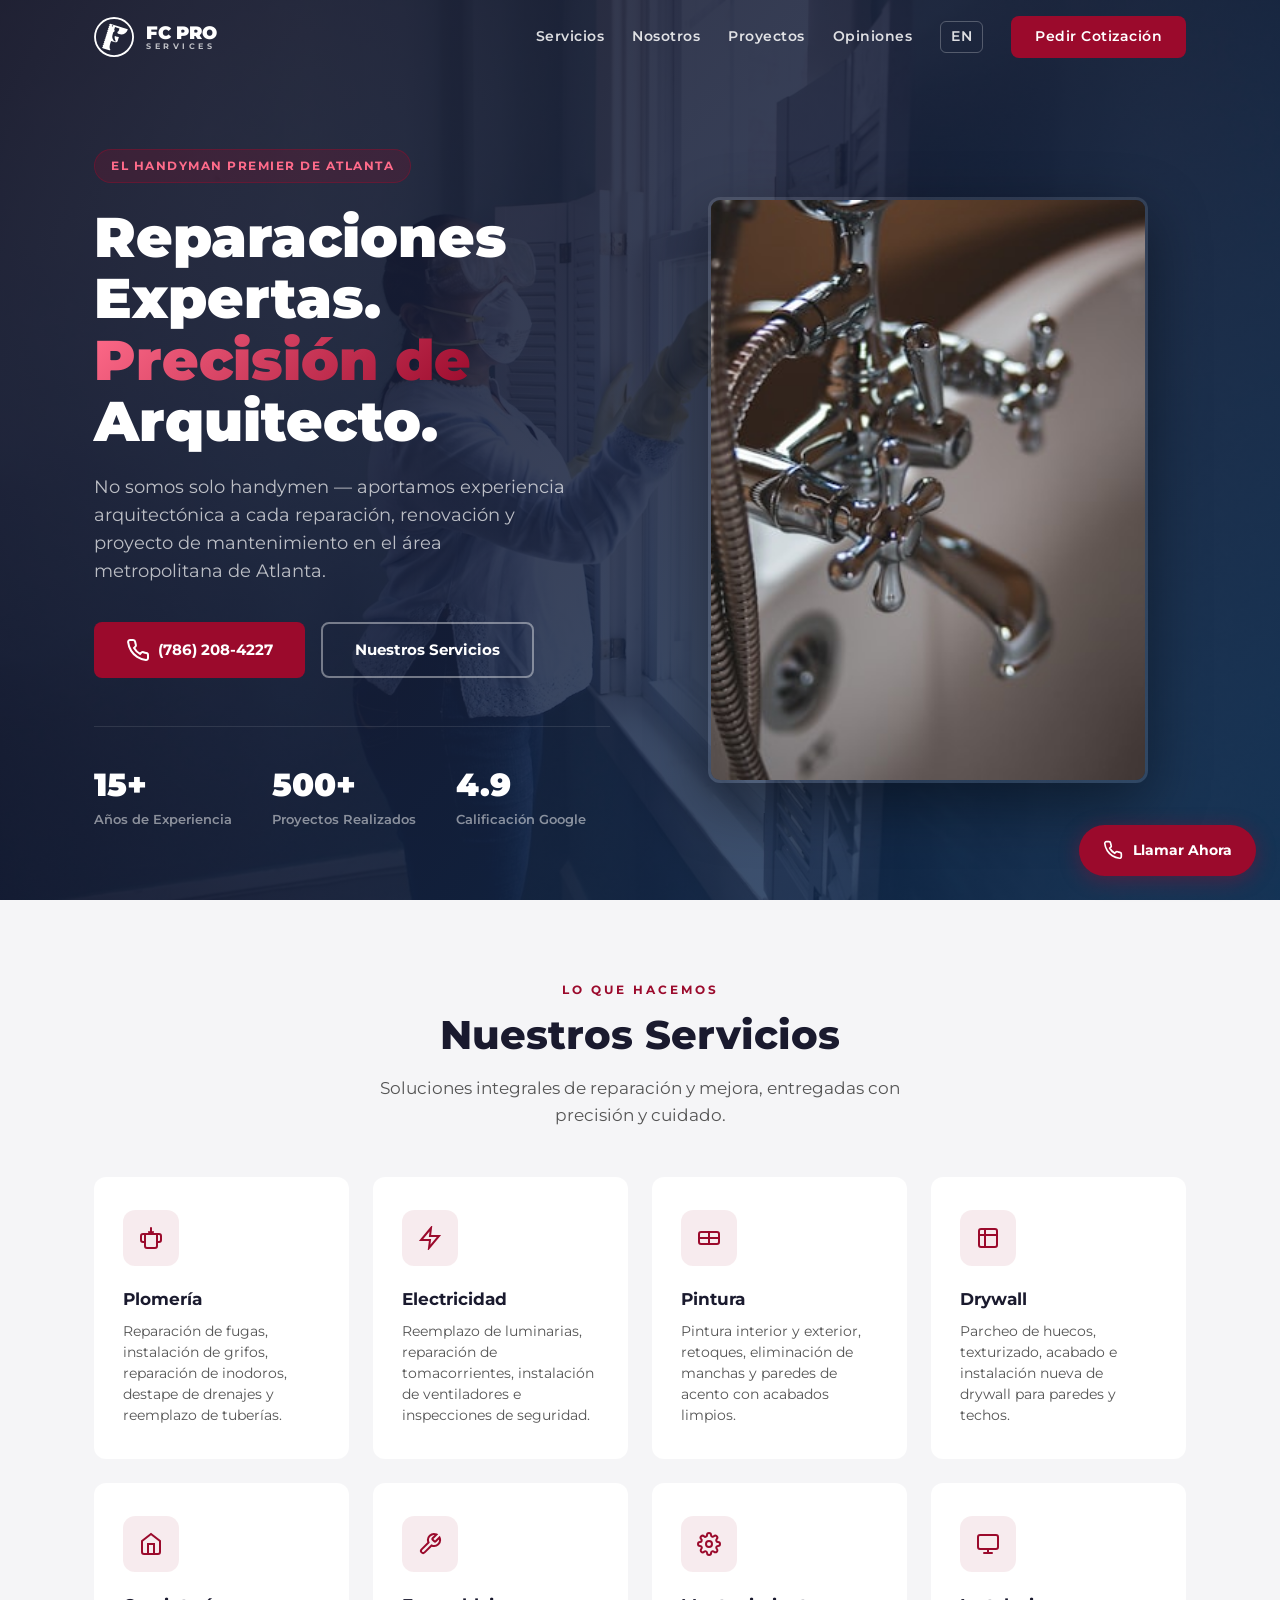
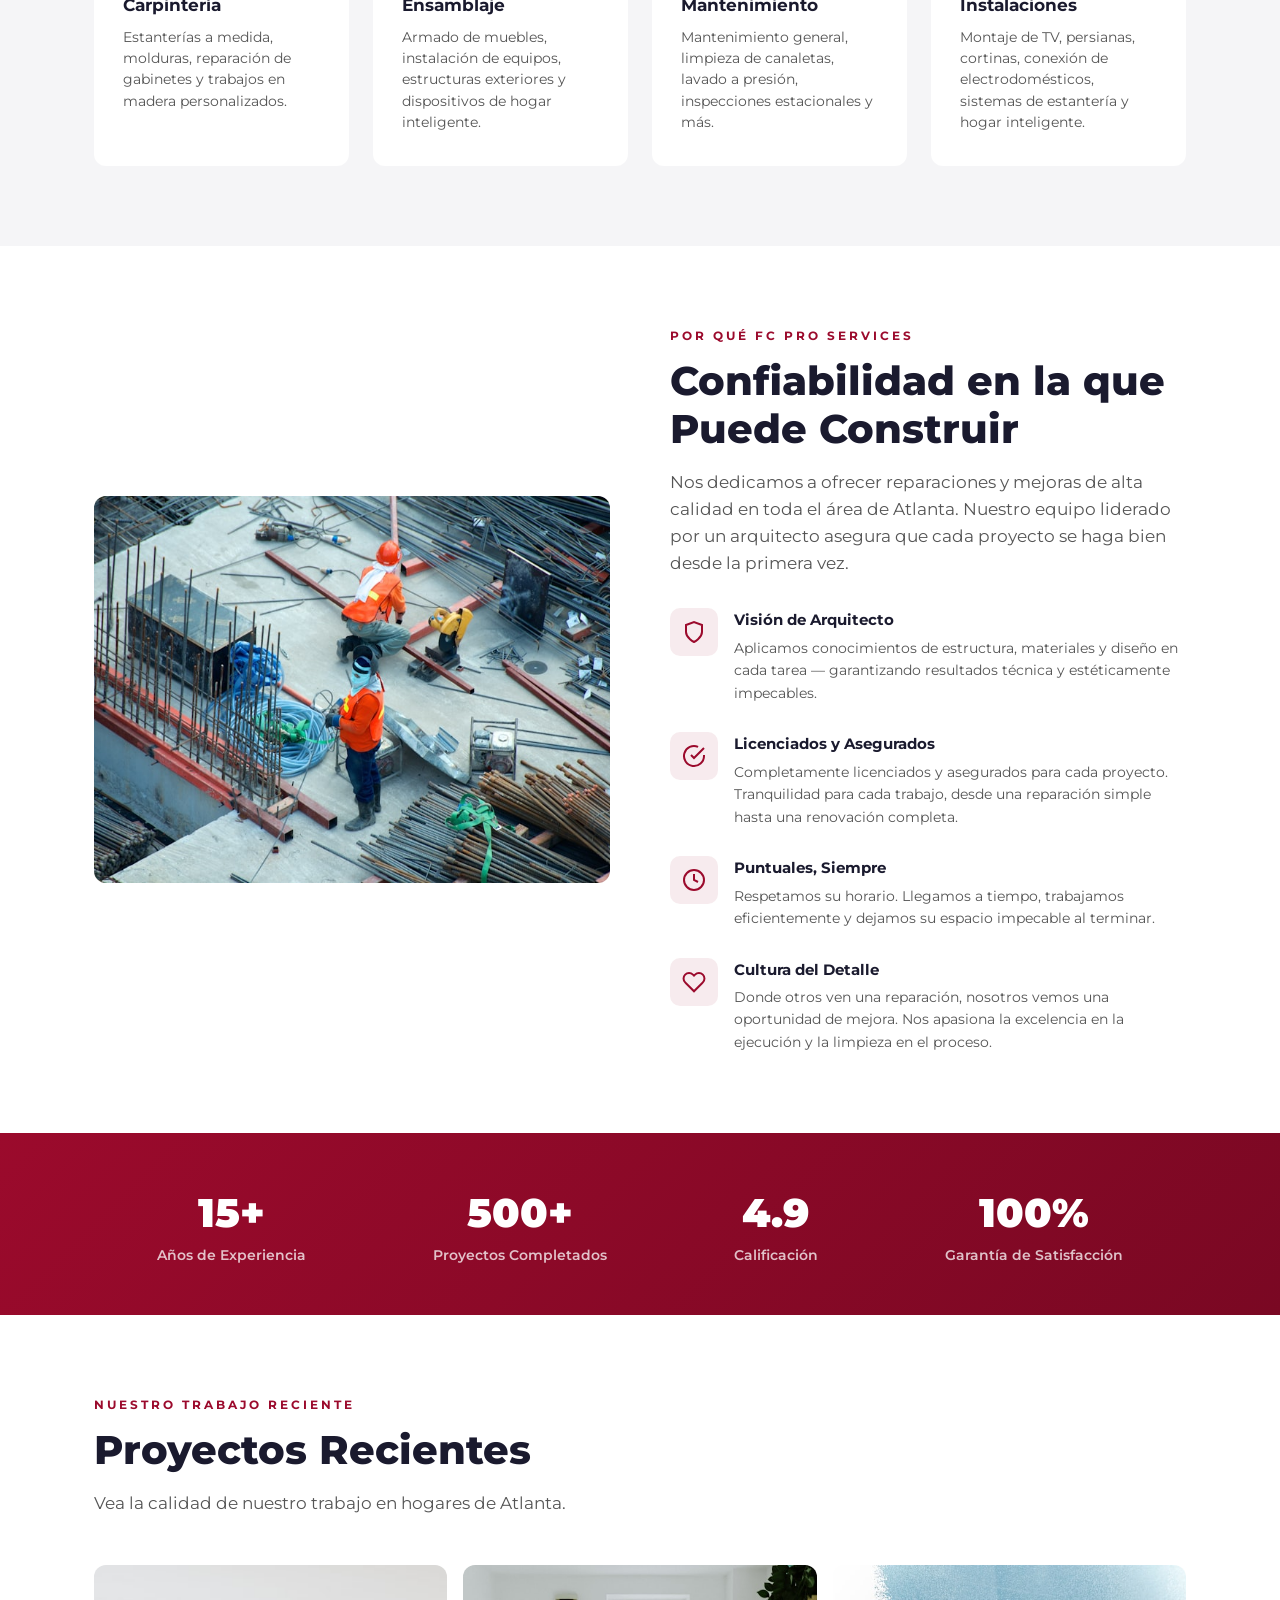
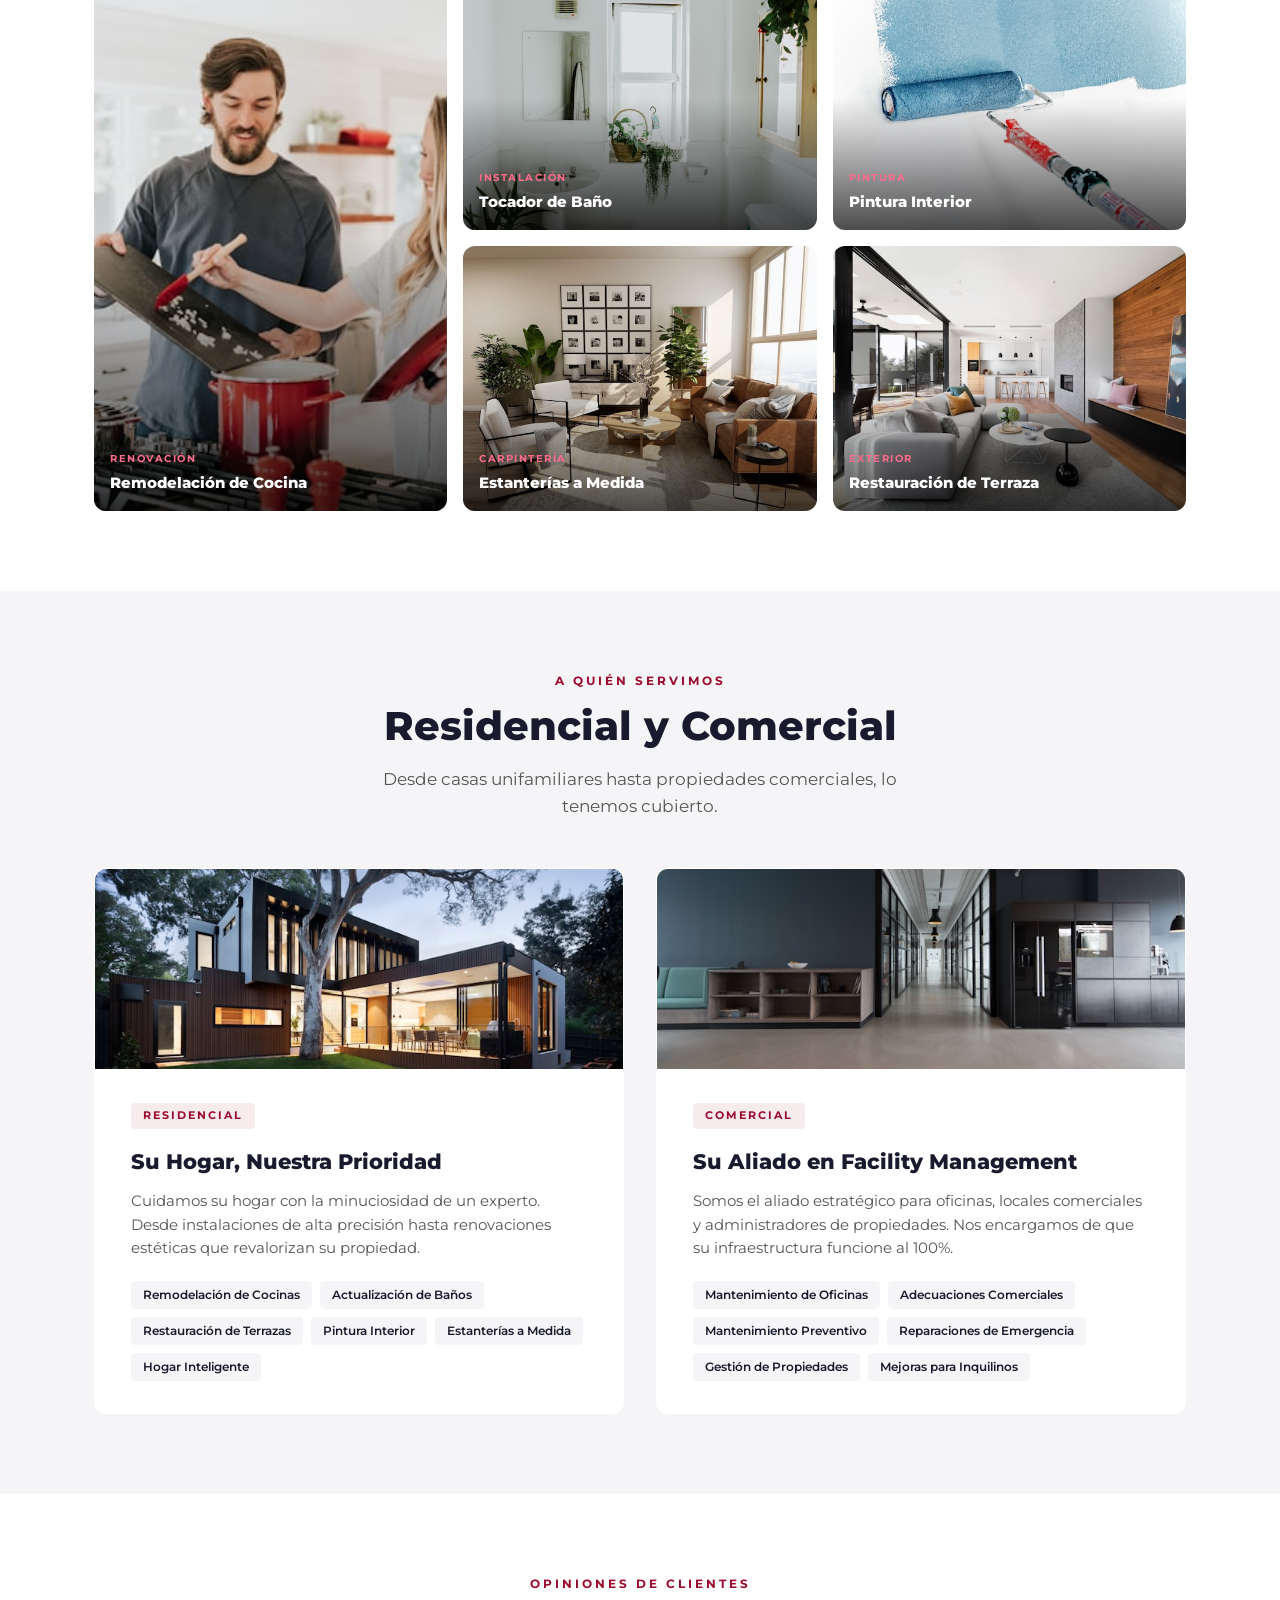
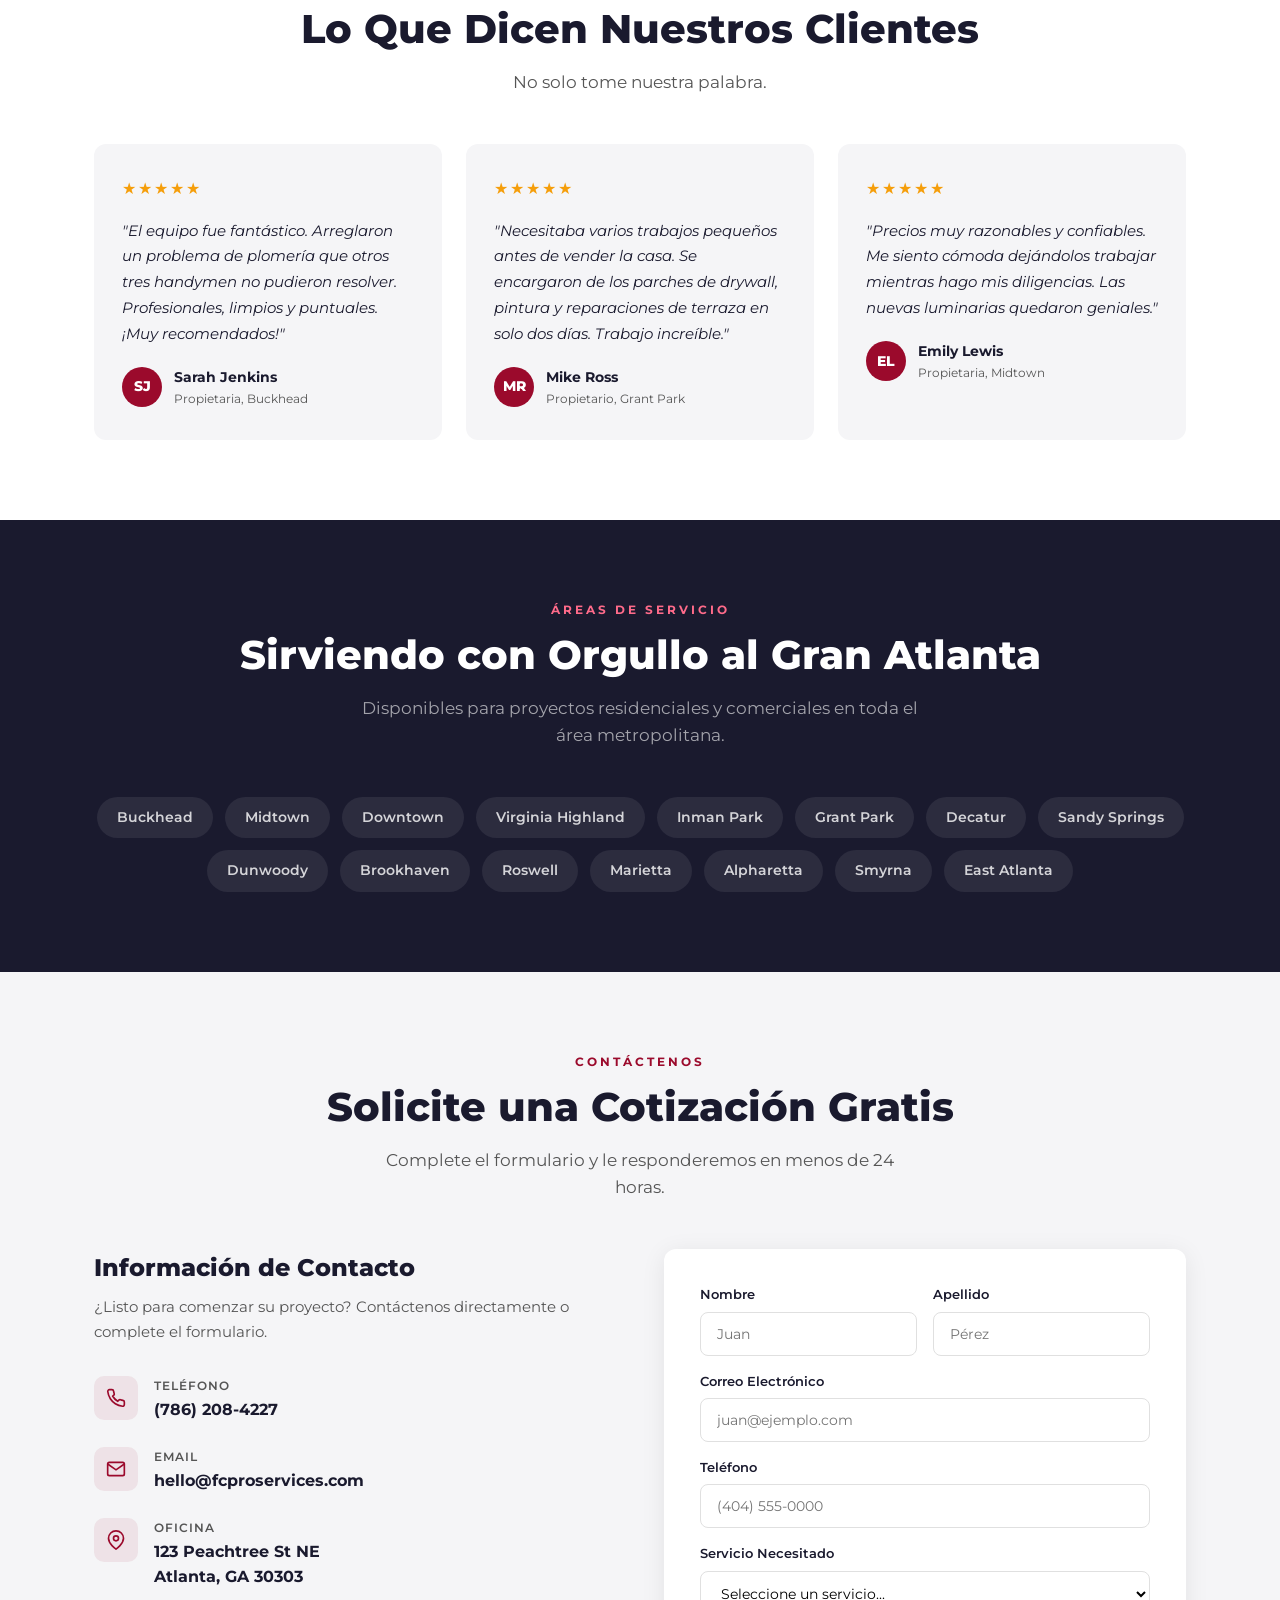
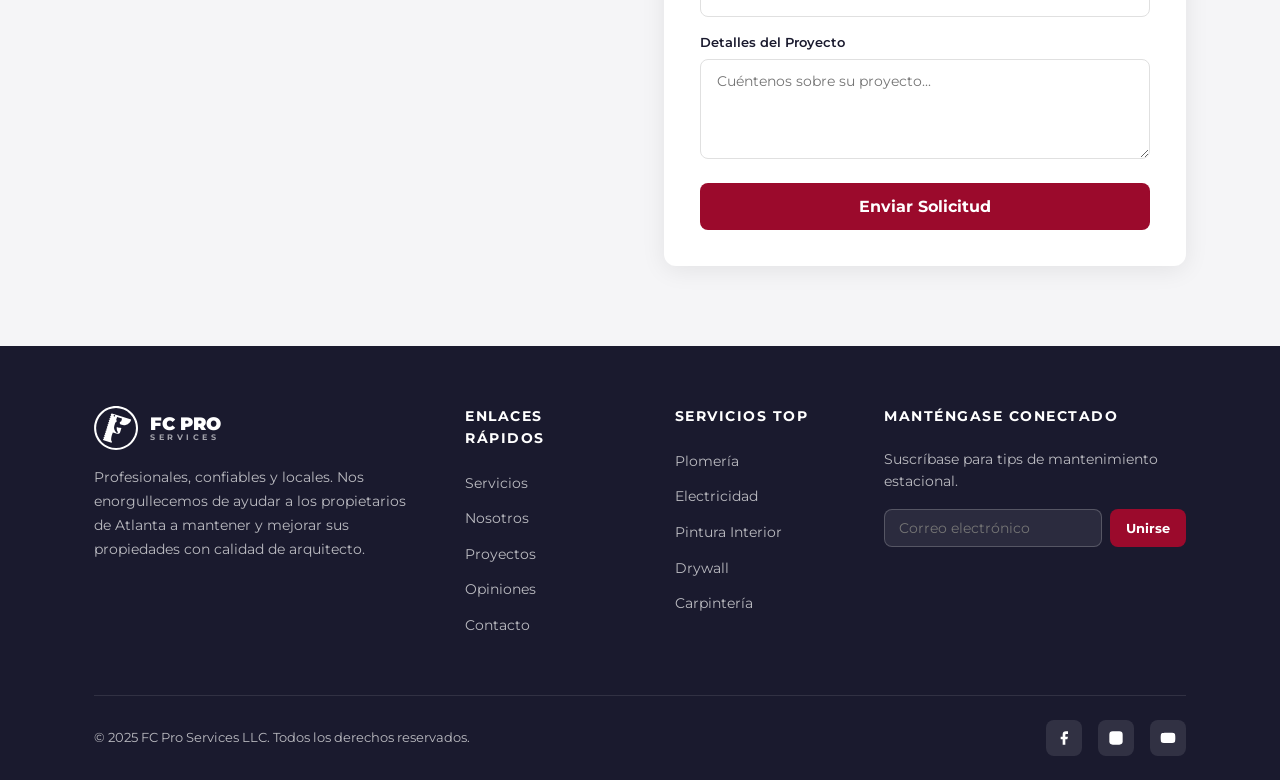
==== commit a9b19249: "Update phone number to (786) 208-4227 Co-Authored-By: Claude Opus 4.6 <noreply@anthropic.com>" ====
--- a/es/index.html
+++ b/es/index.html
@@ -48,9 +48,9 @@
       <h1>Reparaciones Expertas.<br><span>Precisi&oacute;n de</span><br>Arquitecto.</h1>
       <p class="hero-text">No somos solo handymen &mdash; aportamos experiencia arquitect&oacute;nica a cada reparaci&oacute;n, renovaci&oacute;n y proyecto de mantenimiento en el &aacute;rea metropolitana de Atlanta.</p>
       <div class="hero-buttons">
-        <a href="tel:+14045550123" class="btn btn-primary">
+        <a href="tel:+17862084227" class="btn btn-primary">
           <svg class="icon-svg" viewBox="0 0 24 24" fill="none" stroke="currentColor" stroke-width="2"><path d="M22 16.92v3a2 2 0 01-2.18 2 19.79 19.79 0 01-8.63-3.07 19.5 19.5 0 01-6-6 19.79 19.79 0 01-3.07-8.67A2 2 0 014.11 2h3a2 2 0 012 1.72c.127.96.361 1.903.7 2.81a2 2 0 01-.45 2.11L8.09 9.91a16 16 0 006 6l1.27-1.27a2 2 0 012.11-.45c.907.339 1.85.573 2.81.7A2 2 0 0122 16.92z"/></svg>
-          (404) 555-0123
+          (786) 208-4227
         </a>
         <a href="#services" class="btn btn-outline">Nuestros Servicios</a>
       </div>
@@ -291,7 +291,7 @@
         <p>&iquest;Listo para comenzar su proyecto? Cont&aacute;ctenos directamente o complete el formulario.</p>
         <div class="contact-detail">
           <div class="contact-detail-icon"><svg width="20" height="20" viewBox="0 0 24 24" fill="none" stroke="#9b0a2c" stroke-width="2"><path d="M22 16.92v3a2 2 0 01-2.18 2 19.79 19.79 0 01-8.63-3.07 19.5 19.5 0 01-6-6 19.79 19.79 0 01-3.07-8.67A2 2 0 014.11 2h3a2 2 0 012 1.72c.127.96.361 1.903.7 2.81a2 2 0 01-.45 2.11L8.09 9.91a16 16 0 006 6l1.27-1.27a2 2 0 012.11-.45c.907.339 1.85.573 2.81.7A2 2 0 0122 16.92z"/></svg></div>
-          <div><div class="contact-detail-label">Tel&eacute;fono</div><div class="contact-detail-value"><a href="tel:+14045550123">(404) 555-0123</a></div></div>
+          <div><div class="contact-detail-label">Tel&eacute;fono</div><div class="contact-detail-value"><a href="tel:+17862084227">(786) 208-4227</a></div></div>
         </div>
         <div class="contact-detail">
           <div class="contact-detail-icon"><svg width="20" height="20" viewBox="0 0 24 24" fill="none" stroke="#9b0a2c" stroke-width="2"><path d="M4 4h16c1.1 0 2 .9 2 2v12c0 1.1-.9 2-2 2H4c-1.1 0-2-.9-2-2V6c0-1.1.9-2 2-2z"/><polyline points="22,6 12,13 2,6"/></svg></div>
@@ -371,7 +371,7 @@
 </footer>
 
 <!-- FLOATING CTA -->
-<a href="tel:+14045550123" class="float-cta">
+<a href="tel:+17862084227" class="float-cta">
   <svg width="20" height="20" viewBox="0 0 24 24" fill="none" stroke="currentColor" stroke-width="2"><path d="M22 16.92v3a2 2 0 01-2.18 2 19.79 19.79 0 01-8.63-3.07 19.5 19.5 0 01-6-6 19.79 19.79 0 01-3.07-8.67A2 2 0 014.11 2h3a2 2 0 012 1.72c.127.96.361 1.903.7 2.81a2 2 0 01-.45 2.11L8.09 9.91a16 16 0 006 6l1.27-1.27a2 2 0 012.11-.45c.907.339 1.85.573 2.81.7A2 2 0 0122 16.92z"/></svg>
   Llamar Ahora
 </a>
